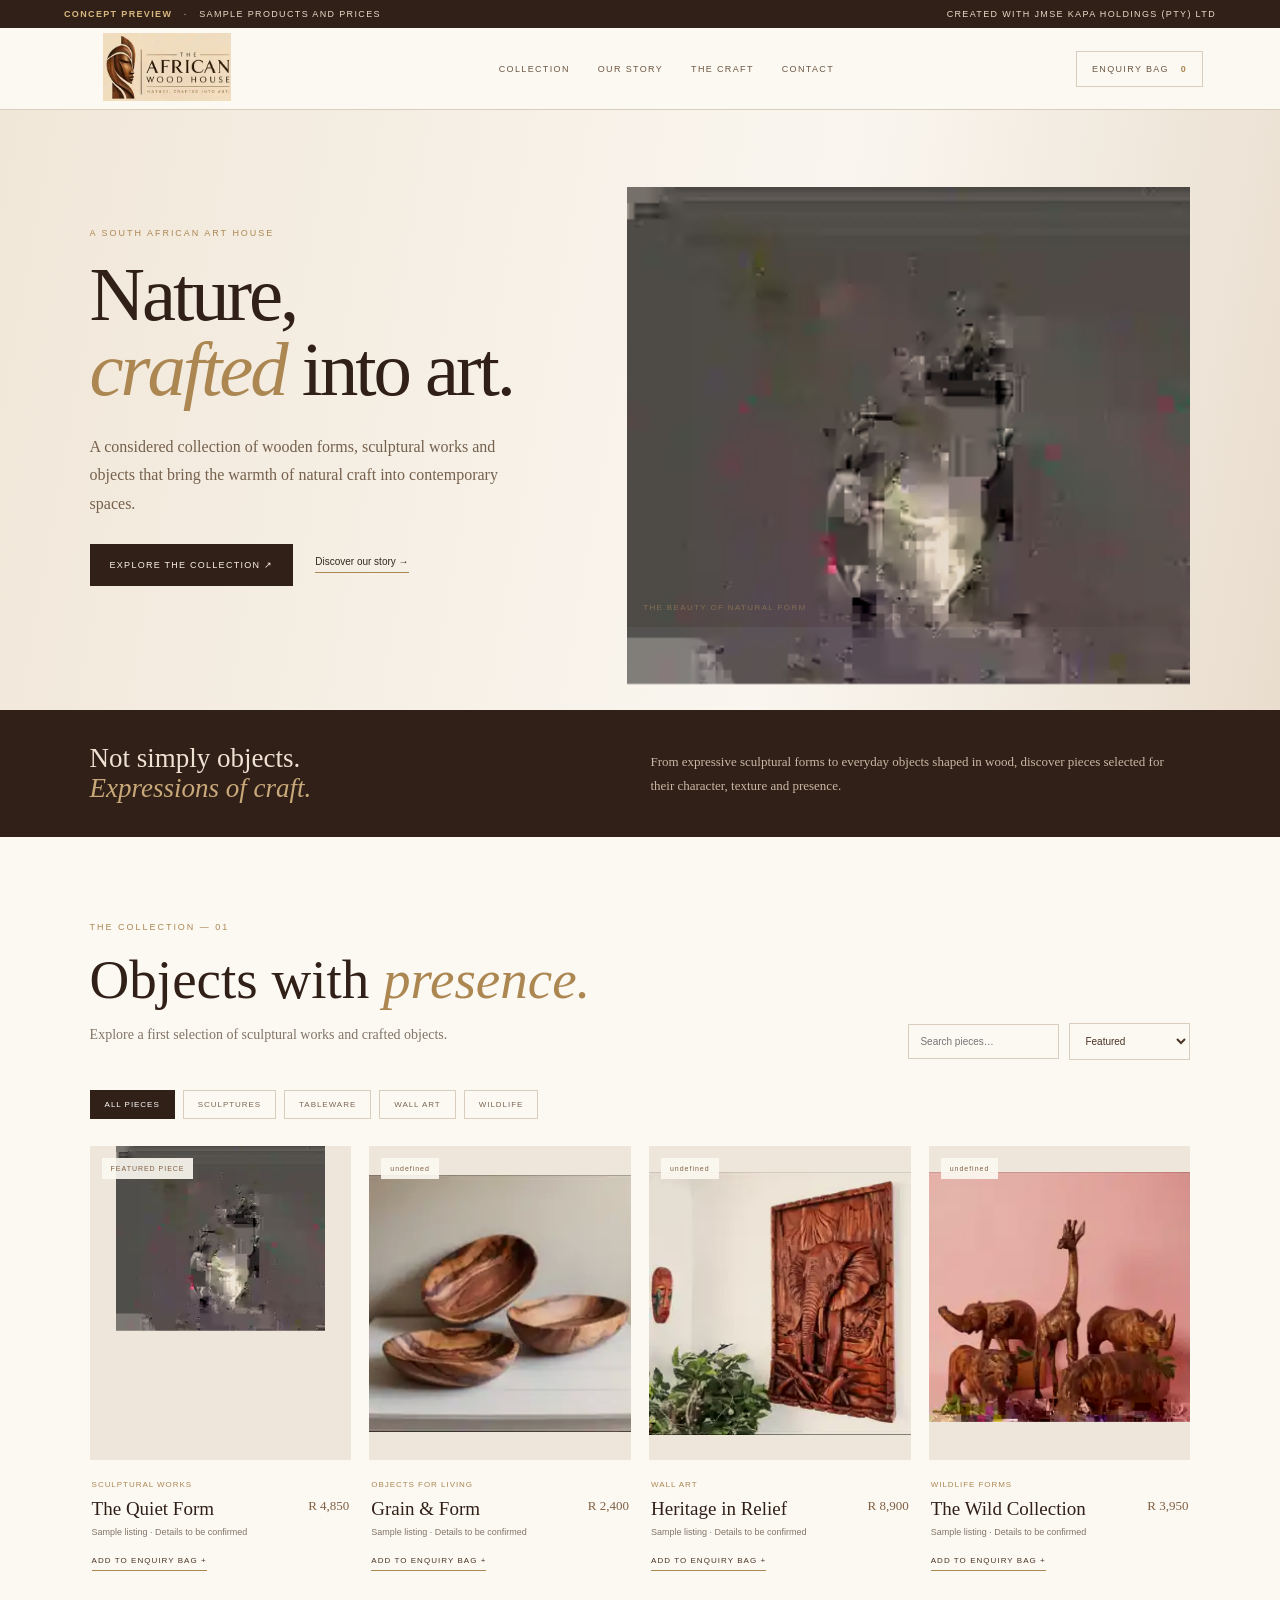
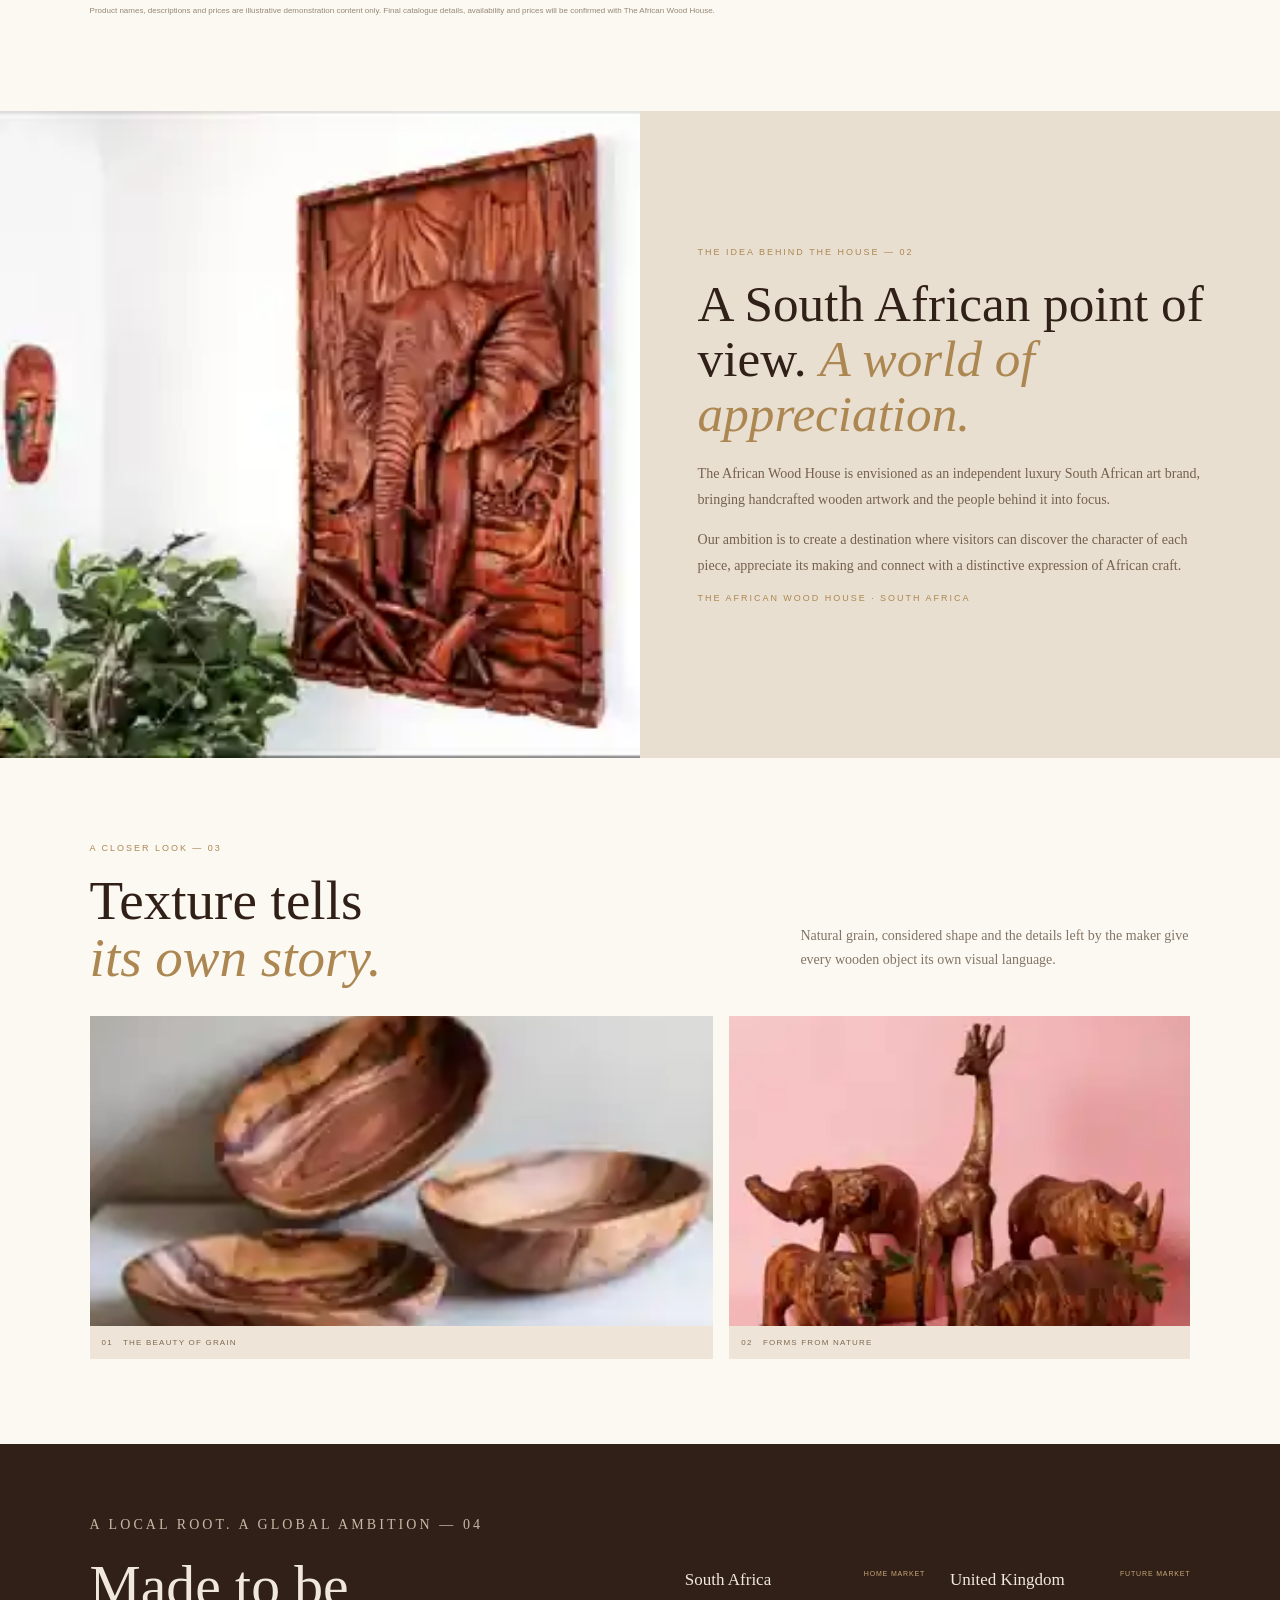
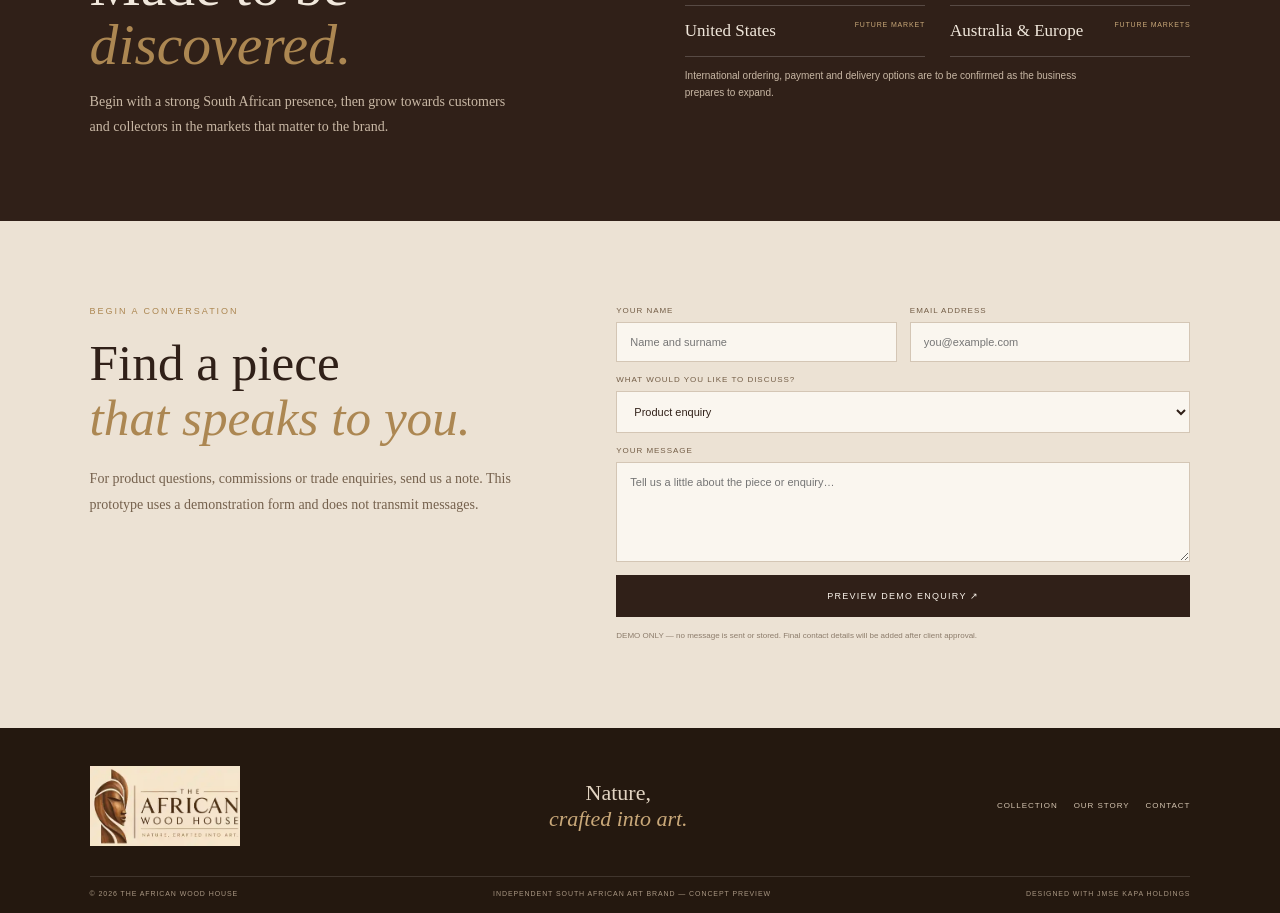
==== african-wood-house/index.html @ 8b956932 "Add African Wood House client website prototype to portfolio" ====
<!doctype html>
<html lang="en-ZA">
<head>
<meta charset="utf-8"><meta name="viewport" content="width=device-width,initial-scale=1">
<meta name="theme-color" content="#f4eee4">
<meta name="description" content="The African Wood House — a South African luxury art-house concept celebrating handcrafted wooden artwork.">
<title>The African Wood House | Nature, crafted into art</title>
<style>
:root{--ch:#302018;--br:#4a3425;--wood:#806044;--gold:#ac8752;--cream:#f5efe5;--ivory:#fcf9f3;--beige:#e9ddce;--ink:#342920;--muted:#827466;--line:#d9cdbd;--serif:Georgia,serif;--sans:Arial,sans-serif}
*{box-sizing:border-box}html{scroll-behavior:smooth}body{margin:0;background:var(--ivory);color:var(--ink);font-family:var(--sans)}a{color:inherit;text-decoration:none}button,input,textarea,select{font:inherit}.notice{padding:9px 5vw;background:var(--ch);color:#e9dbc8;font-size:9px;letter-spacing:.15em;text-transform:uppercase;display:flex;justify-content:space-between}.notice b{color:#d7b77f}.head{height:82px;padding:0 6vw;display:flex;align-items:center;justify-content:space-between;gap:20px;background:var(--ivory);position:sticky;top:0;z-index:10;border-bottom:1px solid var(--line)}.logo{width:180px;height:68px;object-fit:contain;mix-blend-mode:multiply}.nav{display:flex;gap:28px}.nav a,.bag{border:0;background:none;color:#6d5843;font-size:9px;letter-spacing:.15em;text-transform:uppercase;cursor:pointer}.bag{border:1px solid var(--line);padding:12px 15px}.bag strong{color:var(--gold);margin-left:8px}.menu{display:none;border:1px solid var(--line);background:none;padding:10px;color:var(--ch)}.hero{padding:70px 7vw 76px;min-height:600px;display:grid;grid-template-columns:.9fr 1.1fr;align-items:center;gap:6vw;background:linear-gradient(100deg,#f1e7d9,#faf6ef 62%,#e9ddce);position:relative}.eyebrow{margin:0 0 19px;color:var(--gold);font-size:9px;letter-spacing:.22em;text-transform:uppercase}.hero h1{margin:0;color:var(--ch);font:normal clamp(50px,6vw,82px)/.98 var(--serif);letter-spacing:-.04em}.hero h1 em,.title em,.story h2 em,.global h2 em,.contact h2 em{color:var(--gold);font-style:italic}.hero-copy>p:not(.eyebrow){max-width:430px;font:16px/1.8 var(--serif);color:#75614d;margin:25px 0}.actions{display:flex;align-items:center;gap:22px;flex-wrap:wrap}.primary{border:1px solid var(--ch);background:var(--ch);color:#f8f1e8;padding:15px 19px;font-size:9px;letter-spacing:.14em;text-transform:uppercase;cursor:pointer}.primary:hover{background:var(--gold);border-color:var(--gold)}.link{font-size:10px;border-bottom:1px solid var(--gold);padding-bottom:5px}.hero-art{height:440px;background:#e6dbcd;display:grid;place-items:center;position:relative}.hero-art img{width:100%;height:100%;object-fit:contain;mix-blend-mode:multiply}.hero-art span{position:absolute;bottom:15px;left:16px;color:#846e55;font-size:8px;letter-spacing:.17em}.strap{padding:34px 7vw;background:var(--ch);color:#eee2d3;display:flex;justify-content:space-between;gap:35px;align-items:center}.strap h2{font:normal 27px/1.1 var(--serif);margin:0}.strap h2 em{color:#c9a879}.strap p{max-width:540px;font:13px/1.8 var(--serif);color:#c9b8a5;margin:0}.section{padding:85px 7vw}.section-head{display:flex;justify-content:space-between;align-items:end;gap:25px;margin-bottom:30px}.title{font:normal clamp(37px,4.3vw,56px)/1.04 var(--serif);margin:0;color:var(--ch)}.lede{max-width:390px;color:var(--muted);font:14px/1.7 var(--serif)}.tools{display:flex;gap:10px;align-items:center}.tools input,.tools select{background:transparent;border:1px solid var(--line);padding:11px;color:var(--br);font-size:10px;max-width:170px}.filters{display:flex;gap:8px;flex-wrap:wrap;margin-bottom:27px}.filter{background:transparent;border:1px solid var(--line);color:#7a6753;padding:9px 14px;font-size:8px;letter-spacing:.12em;text-transform:uppercase;cursor:pointer}.filter.active,.filter:hover{background:var(--ch);color:#fff;border-color:var(--ch)}.grid{display:grid;grid-template-columns:repeat(4,minmax(0,1fr));gap:18px}.card{min-width:0}.visual{aspect-ratio:4/4.8;background:#eee6da;position:relative;overflow:hidden;cursor:pointer}.visual img{width:100%;height:100%;object-fit:contain;mix-blend-mode:multiply;transition:transform .5s}.card:hover .visual img{transform:scale(1.04)}.tag{position:absolute;top:12px;left:12px;background:#fcf9f1e8;padding:7px 9px;color:var(--wood);font-size:7px;letter-spacing:.14em}.details{padding:13px 2px}.category{color:var(--gold);font-size:8px;letter-spacing:.12em;text-transform:uppercase}.prodrow{display:flex;justify-content:space-between;gap:8px;margin:7px 0}.prodrow h3{margin:0;font:normal 19px var(--serif);color:var(--ch)}.price{font:13px var(--serif);white-space:nowrap;color:var(--wood)}.details p{font-size:9px;color:var(--muted);margin:0 0 12px}.add{border:0;border-bottom:1px solid var(--gold);background:none;padding:0 0 5px;color:var(--br);font-size:8px;letter-spacing:.13em;text-transform:uppercase;cursor:pointer}.disclaimer{font-size:8px;line-height:1.7;color:#958776;margin-top:20px}.story{display:grid;grid-template-columns:1fr 1fr;background:#e9dfd1}.story-img{min-height:480px;background:#e4d8c8}.story-img img{width:100%;height:100%;object-fit:cover}.story-copy{align-self:center;padding:65px 9%}.story h2,.contact h2{font:normal clamp(36px,4vw,53px)/1.08 var(--serif);margin:0 0 20px;color:var(--ch)}.story-copy p:not(.eyebrow),.contact-copy p:not(.eyebrow){font:14px/1.85 var(--serif);color:#75614d}.craft{background:var(--ivory)}.craft-grid{display:grid;grid-template-columns:1.15fr .85fr;gap:16px}.craft-grid figure{margin:0;background:#eee5d8}.craft-grid img{width:100%;height:310px;object-fit:cover;display:block}.craft-grid figcaption{padding:12px;color:#81694f;font-size:8px;letter-spacing:.15em}.global{padding:68px 7vw;background:var(--ch);color:#f1e8dc;display:grid;grid-template-columns:1fr 1fr;gap:7vw}.global h2{font:normal clamp(40px,4.5vw,59px)/1.03 var(--serif);margin:0}.global p{color:#c9b8a5;font:14px/1.8 var(--serif);max-width:430px}.markets{display:grid;grid-template-columns:1fr 1fr;gap:0 25px;align-content:center}.market{padding:15px 0;border-bottom:1px solid #ffffff30;display:flex;justify-content:space-between;gap:10px}.market b{font:normal 17px var(--serif)}.market small{font-size:7px;letter-spacing:.12em;color:#c9a879}.markets p{grid-column:1/-1;font:10px/1.7 var(--sans)}.contact{display:grid;grid-template-columns:.85fr 1.15fr;gap:8vw;background:#ece2d4}.form{display:grid;gap:13px}.formrow{display:grid;grid-template-columns:1fr 1fr;gap:13px}.form label{display:grid;gap:7px;color:#735d46;font-size:8px;letter-spacing:.12em;text-transform:uppercase}.form input,.form textarea,.form select{border:1px solid #d4c6b5;background:#faf6ef;color:var(--ch);padding:13px;font-size:11px;letter-spacing:normal;text-transform:none}.form textarea{min-height:100px;resize:vertical}.form small{font-size:8px;color:#8c7c6b;line-height:1.6}.footer{padding:30px 7vw 16px;background:#24180f;color:#e2d4c2}.foot-top{display:flex;align-items:center;justify-content:space-between;gap:25px}.foot-top img{width:150px;background:#f4eadb;mix-blend-mode:screen}.foot-top p{font:22px var(--serif);text-align:center}.foot-top em{color:#c9a879}.foot-links{display:flex;gap:16px}.foot-links a{font-size:8px;letter-spacing:.12em;text-transform:uppercase;color:#d5c5b1}.foot-bottom{border-top:1px solid #ffffff20;margin-top:22px;padding-top:13px;color:#a99783;font-size:7px;letter-spacing:.13em;display:flex;justify-content:space-between;gap:10px}.overlay{position:fixed;inset:0;background:#21170f99;z-index:20}.overlay[hidden]{display:none}.drawer{position:fixed;right:0;top:0;bottom:0;z-index:21;width:min(390px,100%);background:var(--ivory);padding:24px;transform:translateX(105%);transition:transform .25s;display:flex;flex-direction:column}.drawer.open{transform:translateX(0)}.drawer-head{display:flex;justify-content:space-between;align-items:center;border-bottom:1px solid var(--line);padding-bottom:13px}.drawer h3{font:24px var(--serif);margin:0}.close{border:0;background:none;font-size:26px;cursor:pointer;color:var(--ch)}.items{overflow:auto;flex:1}.item{display:grid;grid-template-columns:60px 1fr auto;gap:11px;padding:13px 0;border-bottom:1px solid var(--line)}.item img{width:60px;height:70px;object-fit:contain;background:#eee6da;mix-blend-mode:multiply}.item h4{font:16px var(--serif);margin:3px 0}.item p{font-size:9px;color:var(--muted)}.item button{background:none;border:0;color:var(--gold);text-decoration:underline;font-size:8px;cursor:pointer}.drawer-note{font-size:9px;line-height:1.6;color:var(--muted)}.dialog{border:0;padding:0;width:min(760px,92vw);background:var(--ivory);color:var(--ink)}.dialog::backdrop{background:#22170f99}.dialog-inner{display:grid;grid-template-columns:1fr 1fr;min-height:350px}.dialog-image{background:#eee6da}.dialog-image img{width:100%;height:100%;object-fit:contain;mix-blend-mode:multiply}.dialog-copy{align-self:center;padding:38px}.dialog-copy h3{font:32px var(--serif);color:var(--ch);margin:8px 0}.dialog-copy p{font:12px/1.8 var(--serif);color:#75614d}.toast{position:fixed;bottom:22px;left:50%;transform:translate(-50%,15px);opacity:0;background:var(--ch);color:#fff;padding:12px 17px;font-size:9px;z-index:30;transition:.2s}.toast.show{opacity:1;transform:translate(-50%,0)}
@media(max-width:900px){.hero{gap:3vw}.hero-art{height:380px}.grid{grid-template-columns:repeat(2,1fr)}.strap{align-items:start;flex-direction:column}.story-copy{padding:45px 7%}}
@media(max-width:650px){.notice{font-size:7px}.notice span:last-child{display:none}.head{height:68px;padding:0 17px}.logo{width:130px;height:56px}.menu{display:block}.nav{display:none;position:absolute;top:67px;left:0;right:0;padding:18px;background:var(--ivory);border-bottom:1px solid var(--line);flex-direction:column}.nav.open{display:flex}.bag{padding:10px}.hero{display:flex;flex-direction:column;align-items:stretch;padding:45px 22px 55px;gap:30px}.hero h1{font-size:56px}.hero-art{height:320px;width:90%;margin:auto}.strap{padding:28px 22px}.section{padding:62px 22px}.section-head{display:block}.tools{margin-top:14px;justify-content:space-between}.grid{gap:16px 10px}.prodrow h3{font-size:16px}.price{font-size:10px}.story{grid-template-columns:1fr}.story-img{height:320px;min-height:320px}.story-copy{padding:42px 23px}.craft-grid{grid-template-columns:1fr}.craft-grid img{height:255px}.global{padding:52px 23px;grid-template-columns:1fr;gap:22px}.global h2{font-size:44px}.market b{font-size:14px}.market small{font-size:5px}.contact{padding:53px 23px;grid-template-columns:1fr;gap:25px}.formrow{grid-template-columns:1fr}.foot-top{display:grid;grid-template-columns:1fr 1fr}.foot-top img{width:128px}.foot-top p{font-size:17px;text-align:right}.foot-links{grid-column:1/-1;flex-wrap:wrap}.foot-bottom{flex-direction:column}.dialog-inner{grid-template-columns:1fr}.dialog-image{height:240px}.dialog-copy{padding:24px}}
@media(prefers-reduced-motion:reduce){*,*::before,*::after{scroll-behavior:auto!important;transition:none!important}}
</style>
</head>
<body>
<div class="notice"><span><b>CONCEPT PREVIEW</b> &nbsp; · &nbsp; Sample products and prices</span><span>Created with JMSE KAPA HOLDINGS (PTY) LTD</span></div>
<header class="head"><button class="menu" id="menu">MENU</button><a href="#top"><img class="logo" id="logo" alt="The African Wood House — Nature, crafted into art"></a><nav class="nav" id="nav"><a href="#collection">Collection</a><a href="#story">Our story</a><a href="#craft">The craft</a><a href="#contact">Contact</a></nav><button class="bag" id="bag">Enquiry bag <strong id="count">0</strong></button></header>
<main id="top">
<section class="hero"><div class="hero-copy"><p class="eyebrow">A SOUTH AFRICAN ART HOUSE</p><h1>Nature,<br><em>crafted</em> into art.</h1><p>A considered collection of wooden forms, sculptural works and objects that bring the warmth of natural craft into contemporary spaces.</p><div class="actions"><a class="primary" href="#collection">Explore the collection ↗</a><a class="link" href="#story">Discover our story →</a></div></div><div class="hero-art"><img id="heroImage" alt="Sculptural wooden portrait bust"><span>THE BEAUTY OF NATURAL FORM</span></div></section>
<section class="strap"><h2>Not simply objects.<br><em>Expressions of craft.</em></h2><p>From expressive sculptural forms to everyday objects shaped in wood, discover pieces selected for their character, texture and presence.</p></section>
<section class="section" id="collection"><div class="section-head"><div><p class="eyebrow">THE COLLECTION — 01</p><h2 class="title">Objects with <em>presence.</em></h2><p class="lede">Explore a first selection of sculptural works and crafted objects.</p></div><div class="tools"><input id="search" type="search" placeholder="Search pieces…" aria-label="Search collection"><select id="sort" aria-label="Sort products"><option value="featured">Featured</option><option value="low">Price: low to high</option><option value="high">Price: high to low</option><option value="name">Name A–Z</option></select></div></div><div class="filters"><button class="filter active" data-filter="all">All pieces</button><button class="filter" data-filter="sculpture">Sculptures</button><button class="filter" data-filter="tableware">Tableware</button><button class="filter" data-filter="wall">Wall art</button><button class="filter" data-filter="wildlife">Wildlife</button></div><div class="grid" id="grid"></div><p class="disclaimer">Product names, descriptions and prices are illustrative demonstration content only. Final catalogue details, availability and prices will be confirmed with The African Wood House.</p></section>
<section class="story" id="story"><div class="story-img"><img id="elephant" alt="Carved elephant wooden wall artwork"></div><div class="story-copy"><p class="eyebrow">THE IDEA BEHIND THE HOUSE — 02</p><h2>A South African point of view. <em>A world of appreciation.</em></h2><p>The African Wood House is envisioned as an independent luxury South African art brand, bringing handcrafted wooden artwork and the people behind it into focus.</p><p>Our ambition is to create a destination where visitors can discover the character of each piece, appreciate its making and connect with a distinctive expression of African craft.</p><p class="eyebrow">THE AFRICAN WOOD HOUSE · SOUTH AFRICA</p></div></section>
<section class="section craft" id="craft"><div class="section-head"><div><p class="eyebrow">A CLOSER LOOK — 03</p><h2 class="title">Texture tells<br><em>its own story.</em></h2></div><p class="lede">Natural grain, considered shape and the details left by the maker give every wooden object its own visual language.</p></div><div class="craft-grid"><figure><img id="bowls" alt="Handcrafted wooden bowls showing natural grain"><figcaption>01 &nbsp; THE BEAUTY OF GRAIN</figcaption></figure><figure><img id="wildlife" alt="Carved wooden wildlife figures"><figcaption>02 &nbsp; FORMS FROM NATURE</figcaption></figure></div></section>
<section class="global"><div><p class="eyebrow">A LOCAL ROOT. A GLOBAL AMBITION — 04</p><h2>Made to be<br><em>discovered.</em></h2><p>Begin with a strong South African presence, then grow towards customers and collectors in the markets that matter to the brand.</p></div><div class="markets"><div class="market"><b>South Africa</b><small>HOME MARKET</small></div><div class="market"><b>United Kingdom</b><small>FUTURE MARKET</small></div><div class="market"><b>United States</b><small>FUTURE MARKET</small></div><div class="market"><b>Australia & Europe</b><small>FUTURE MARKETS</small></div><p>International ordering, payment and delivery options are to be confirmed as the business prepares to expand.</p></div></section>
<section class="section contact" id="contact"><div class="contact-copy"><p class="eyebrow">BEGIN A CONVERSATION</p><h2>Find a piece<br><em>that speaks to you.</em></h2><p>For product questions, commissions or trade enquiries, send us a note. This prototype uses a demonstration form and does not transmit messages.</p></div><form class="form" id="form"><div class="formrow"><label>Your name<input name="name" required placeholder="Name and surname"></label><label>Email address<input name="email" type="email" required placeholder="you@example.com"></label></div><label>What would you like to discuss?<select><option>Product enquiry</option><option>Custom commission</option><option>Trade / wholesale enquiry</option><option>General question</option></select></label><label>Your message<textarea placeholder="Tell us a little about the piece or enquiry…"></textarea></label><button class="primary">Preview demo enquiry ↗</button><small>DEMO ONLY — no message is sent or stored. Final contact details will be added after client approval.</small></form></section>
</main>
<footer class="footer"><div class="foot-top"><img id="footerLogo" alt="The African Wood House"><p>Nature,<br><em>crafted into art.</em></p><div class="foot-links"><a href="#collection">Collection</a><a href="#story">Our story</a><a href="#contact">Contact</a></div></div><div class="foot-bottom"><span>© <span id="year"></span> THE AFRICAN WOOD HOUSE</span><span>INDEPENDENT SOUTH AFRICAN ART BRAND — CONCEPT PREVIEW</span><span>DESIGNED WITH JMSE KAPA HOLDINGS</span></div></footer>
<div class="overlay" id="overlay" hidden></div><aside class="drawer" id="drawer"><div class="drawer-head"><div><p class="eyebrow">YOUR SELECTION</p><h3>Enquiry bag</h3></div><button class="close" id="closeBag">×</button></div><div class="items" id="items"></div><p class="drawer-note">No payment is taken in this concept preview. Your selection is for discussion only.</p><button class="primary" id="finish">Continue to enquiry</button></aside>
<dialog class="dialog" id="dialog"><button class="close" id="closeDialog" style="position:absolute;right:14px;top:8px">×</button><div class="dialog-inner" id="dialogInner"></div></dialog><div class="toast" id="toast" role="status"></div>
<script>
"use strict";
const pics={
logo:"[data-uri]",
bust:"[data-uri]",
};
const products=[
{id:"bust",name:"The Quiet Form",cat:"sculpture",label:"Sculptural works",price:4850,image:pics.bust,tag:"FEATURED PIECE",desc:"A poised sculptural portrait with a distinctive silhouette and a warm, deep-toned finish. A sample signature artwork listing."},
{id:"bowls",name:"Grain & Form",cat:"tableware",label:"Objects for living",price:2400,image:"[data-uri]"},
{id:"relief",name:"Heritage in Relief",cat:"wall",label:"Wall art",price:8900,image:"[data-uri]"},
{id:"wild",name:"The Wild Collection",cat:"wildlife",label:"Wildlife forms",price:3950,image:"[data-uri]"},
];
const state={filter:"all",search:"",sort:"featured",bag:[]};
const el=id=>document.getElementById(id),money=n=>"R "+n.toLocaleString("en-ZA");
const safe=s=>String(s).replace(/[&<>"']/g,function(c){return {"&":"&amp;","<":"&lt;",">":"&gt;",'"':"&quot;","'":"&#39;"}[c];});
["logo","footerLogo"].forEach(id=>el(id).src=pics.logo);el("heroImage").src=pics.bust;el("elephant").src=products[2].image;el("bowls").src=products[1].image;el("wildlife").src=products[3].image;el("year").textContent=new Date().getFullYear();
function list(){var a=products.filter(function(p){return(state.filter==="all"||p.cat===state.filter)&&(p.name+" "+p.label).toLowerCase().indexOf(state.search)>=0;});if(state.sort==="low")a.sort((x,y)=>x.price-y.price);if(state.sort==="high")a.sort((x,y)=>y.price-x.price);if(state.sort==="name")a.sort((x,y)=>x.name.localeCompare(y.name));return a;}
function render(){el("grid").innerHTML=list().map(function(p){return '<article class="card"><div class="visual" data-view="'+p.id+'" role="button" tabindex="0"><img src="'+p.image+'" alt="'+safe(p.name)+' sample artwork"><span class="tag">'+p.tag+'</span></div><div class="details"><span class="category">'+p.label+'</span><div class="prodrow"><h3>'+safe(p.name)+'</h3><span class="price">'+money(p.price)+'</span></div><p>Sample listing · Details to be confirmed</p><button class="add" data-add="'+p.id+'">Add to enquiry bag +</button></div></article>';}).join("");}
function toast(s){el("toast").textContent=s;el("toast").classList.add("show");clearTimeout(toast.t);toast.t=setTimeout(()=>el("toast").classList.remove("show"),2200);}
function updateBag(){el("count").textContent=state.bag.reduce((n,x)=>n+x.qty,0);el("items").innerHTML=state.bag.length?state.bag.map(function(x){var p=products.find(y=>y.id===x.id);return '<div class="item"><img src="'+p.image+'" alt=""><div><h4>'+safe(p.name)+'</h4><p>'+x.qty+' selected · '+money(p.price)+'</p><button data-remove="'+p.id+'">Remove</button></div><strong>'+money(p.price*x.qty)+'</strong></div>';}).join(""):'<p style="padding:35px;text-align:center;color:#897967;font:italic 17px Georgia">Your enquiry bag is empty.</p>';}
function add(id){var x=state.bag.find(p=>p.id===id);if(x)x.qty++;else state.bag.push({id:id,qty:1});updateBag();toast("Added to your enquiry bag.");}
function view(id){var p=products.find(x=>x.id===id);el("dialogInner").innerHTML='<div class="dialog-image"><img src="'+p.image+'" alt="'+safe(p.name)+'"></div><div class="dialog-copy"><p class="eyebrow">'+p.label+' · '+p.tag+'</p><h3>'+safe(p.name)+'</h3><p><b>'+money(p.price)+'</b> · SAMPLE PRICE</p><p>'+p.desc+'</p><p>Wood type, dimensions, availability and final pricing are subject to confirmation.</p><button class="primary" data-add="'+p.id+'">Add to enquiry bag +</button></div>';el("dialog").showModal();}
function openBag(){updateBag();el("overlay").hidden=false;el("drawer").classList.add("open");}
function closeBag(){el("drawer").classList.remove("open");el("overlay").hidden=true;}
document.querySelectorAll("[data-filter]").forEach(function(b){b.addEventListener("click",function(){document.querySelectorAll("[data-filter]").forEach(x=>x.classList.remove("active"));b.classList.add("active");state.filter=b.dataset.filter;render();});});
el("grid").addEventListener("click",function(e){var a=e.target.closest("[data-add]"),v=e.target.closest("[data-view]");if(a)add(a.dataset.add);else if(v)view(v.dataset.view);});
el("grid").addEventListener("keydown",function(e){if((e.key==="Enter"||e.key===" ")&&e.target.dataset.view){e.preventDefault();view(e.target.dataset.view);}});
el("sort").addEventListener("change",e=>{state.sort=e.target.value;render();});el("search").addEventListener("input",e=>{state.search=e.target.value.trim().toLowerCase();render();});
el("bag").addEventListener("click",openBag);el("closeBag").addEventListener("click",closeBag);el("overlay").addEventListener("click",closeBag);
el("items").addEventListener("click",function(e){var b=e.target.closest("[data-remove]");if(b){state.bag=state.bag.filter(x=>x.id!==b.dataset.remove);updateBag();}});
el("finish").addEventListener("click",()=>{closeBag();toast("Selection ready to discuss. Demo only — no enquiry sent.");});
el("closeDialog").addEventListener("click",()=>el("dialog").close());el("dialog").addEventListener("click",function(e){var b=e.target.closest("[data-add]");if(b){add(b.dataset.add);el("dialog").close();}});
el("form").addEventListener("submit",function(e){e.preventDefault();e.currentTarget.reset();toast("Demo only — no message was sent.");});
el("menu").addEventListener("click",function(){var open=el("nav").classList.toggle("open");el("menu").setAttribute("aria-expanded",String(open));});el("nav").querySelectorAll("a").forEach(a=>a.addEventListener("click",()=>el("nav").classList.remove("open")));
render();updateBag();
</script>
</body></html>
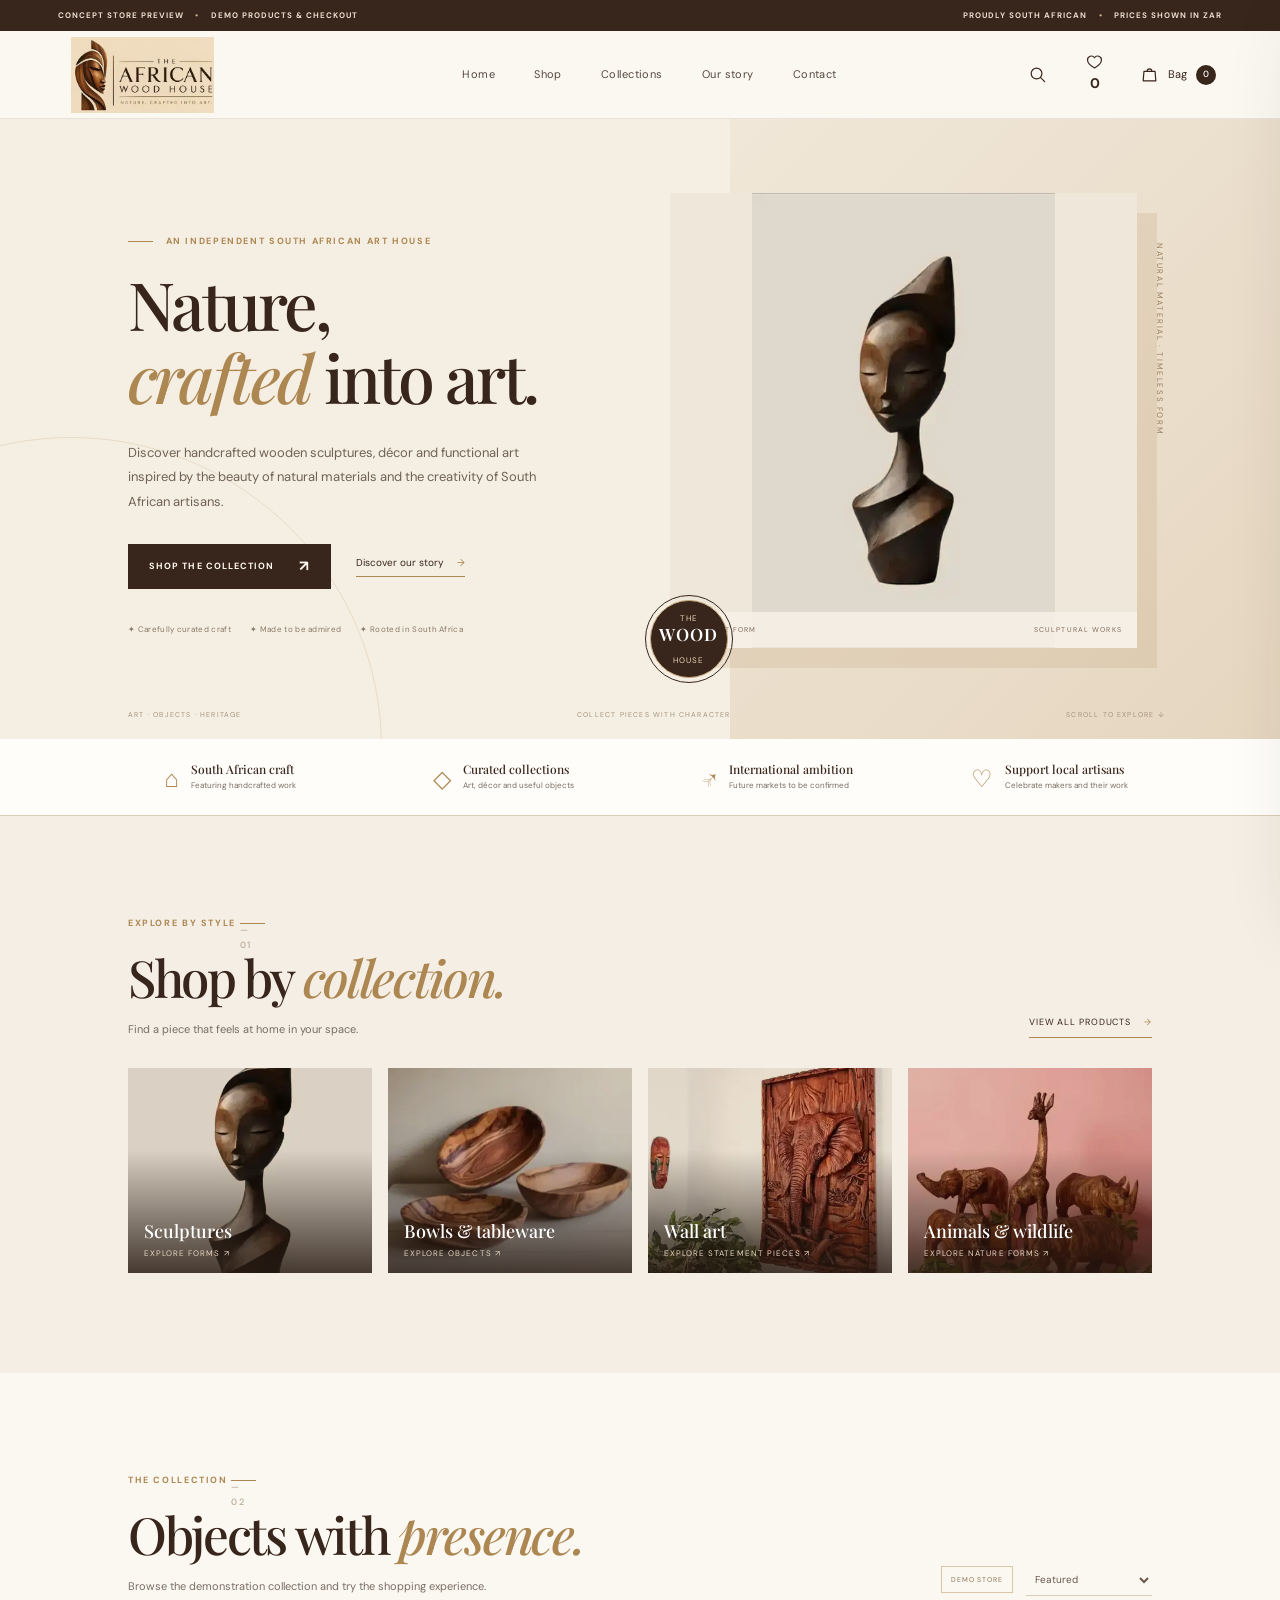
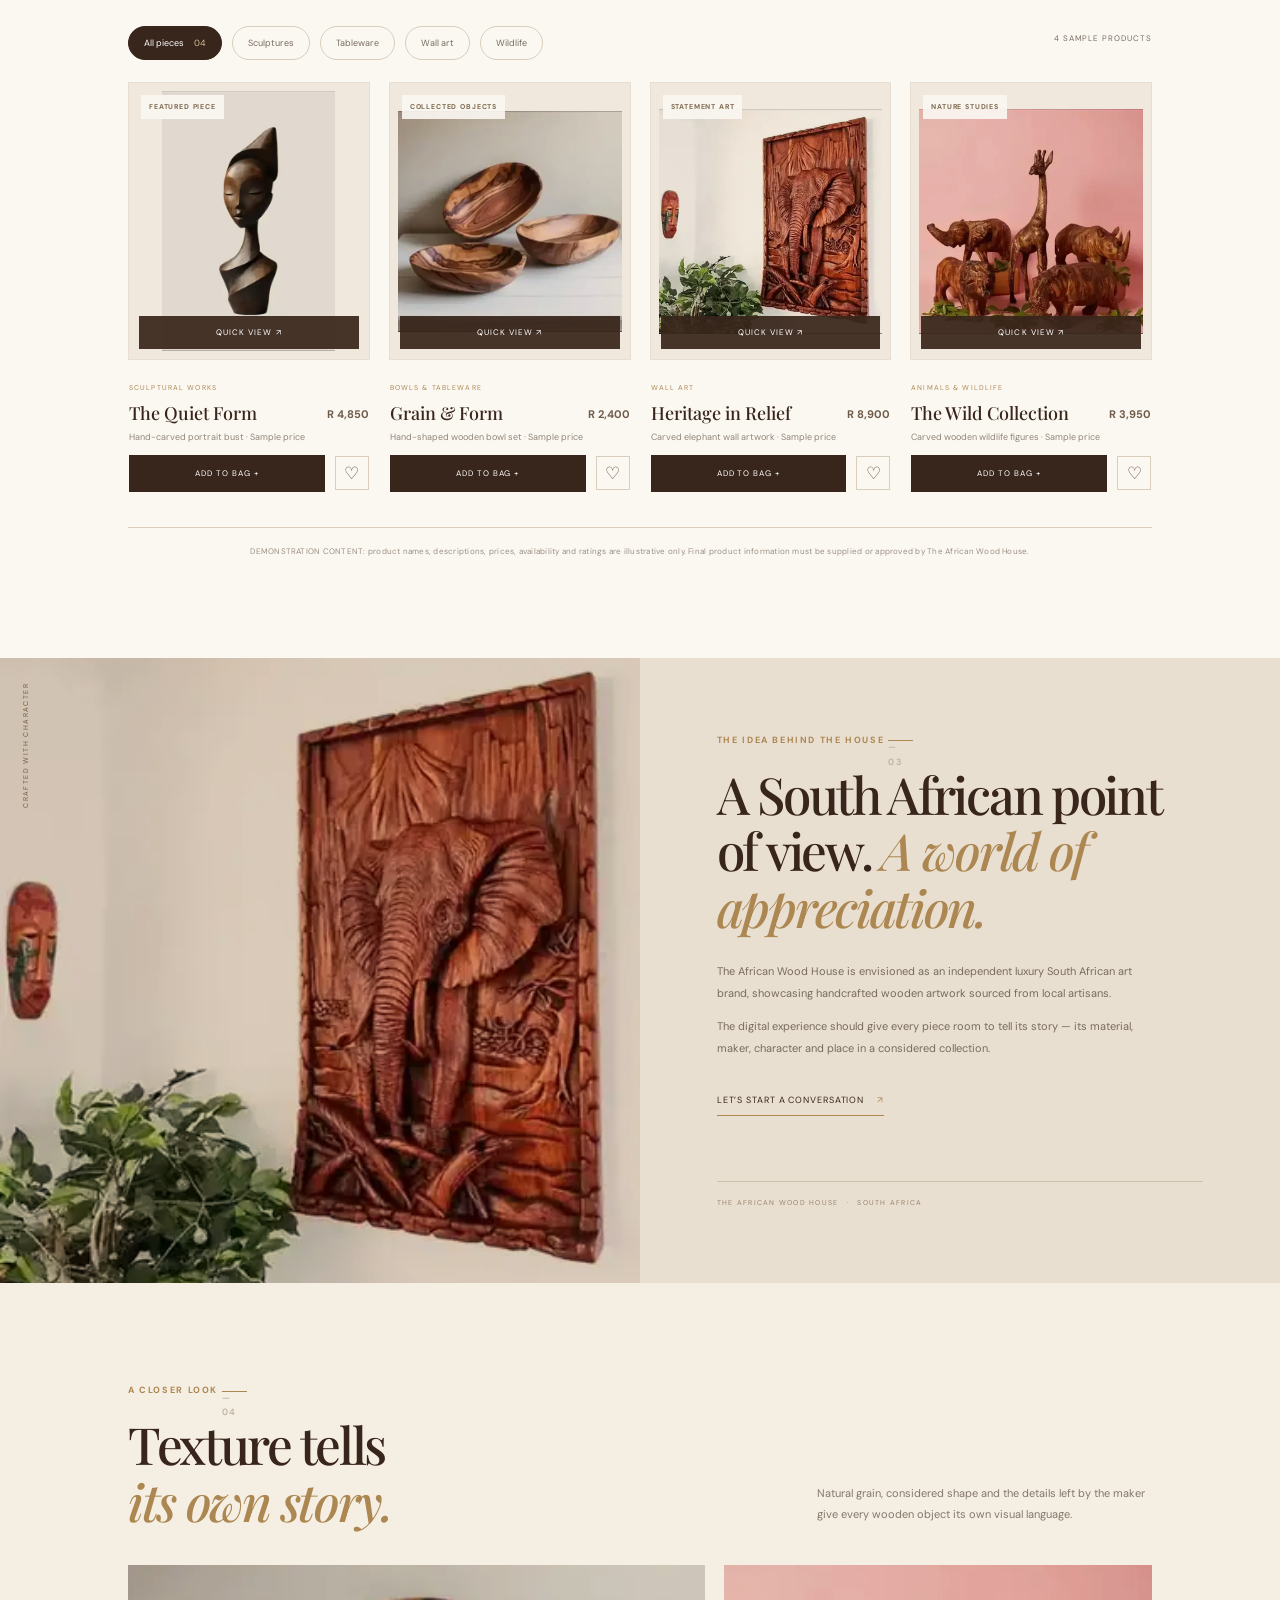
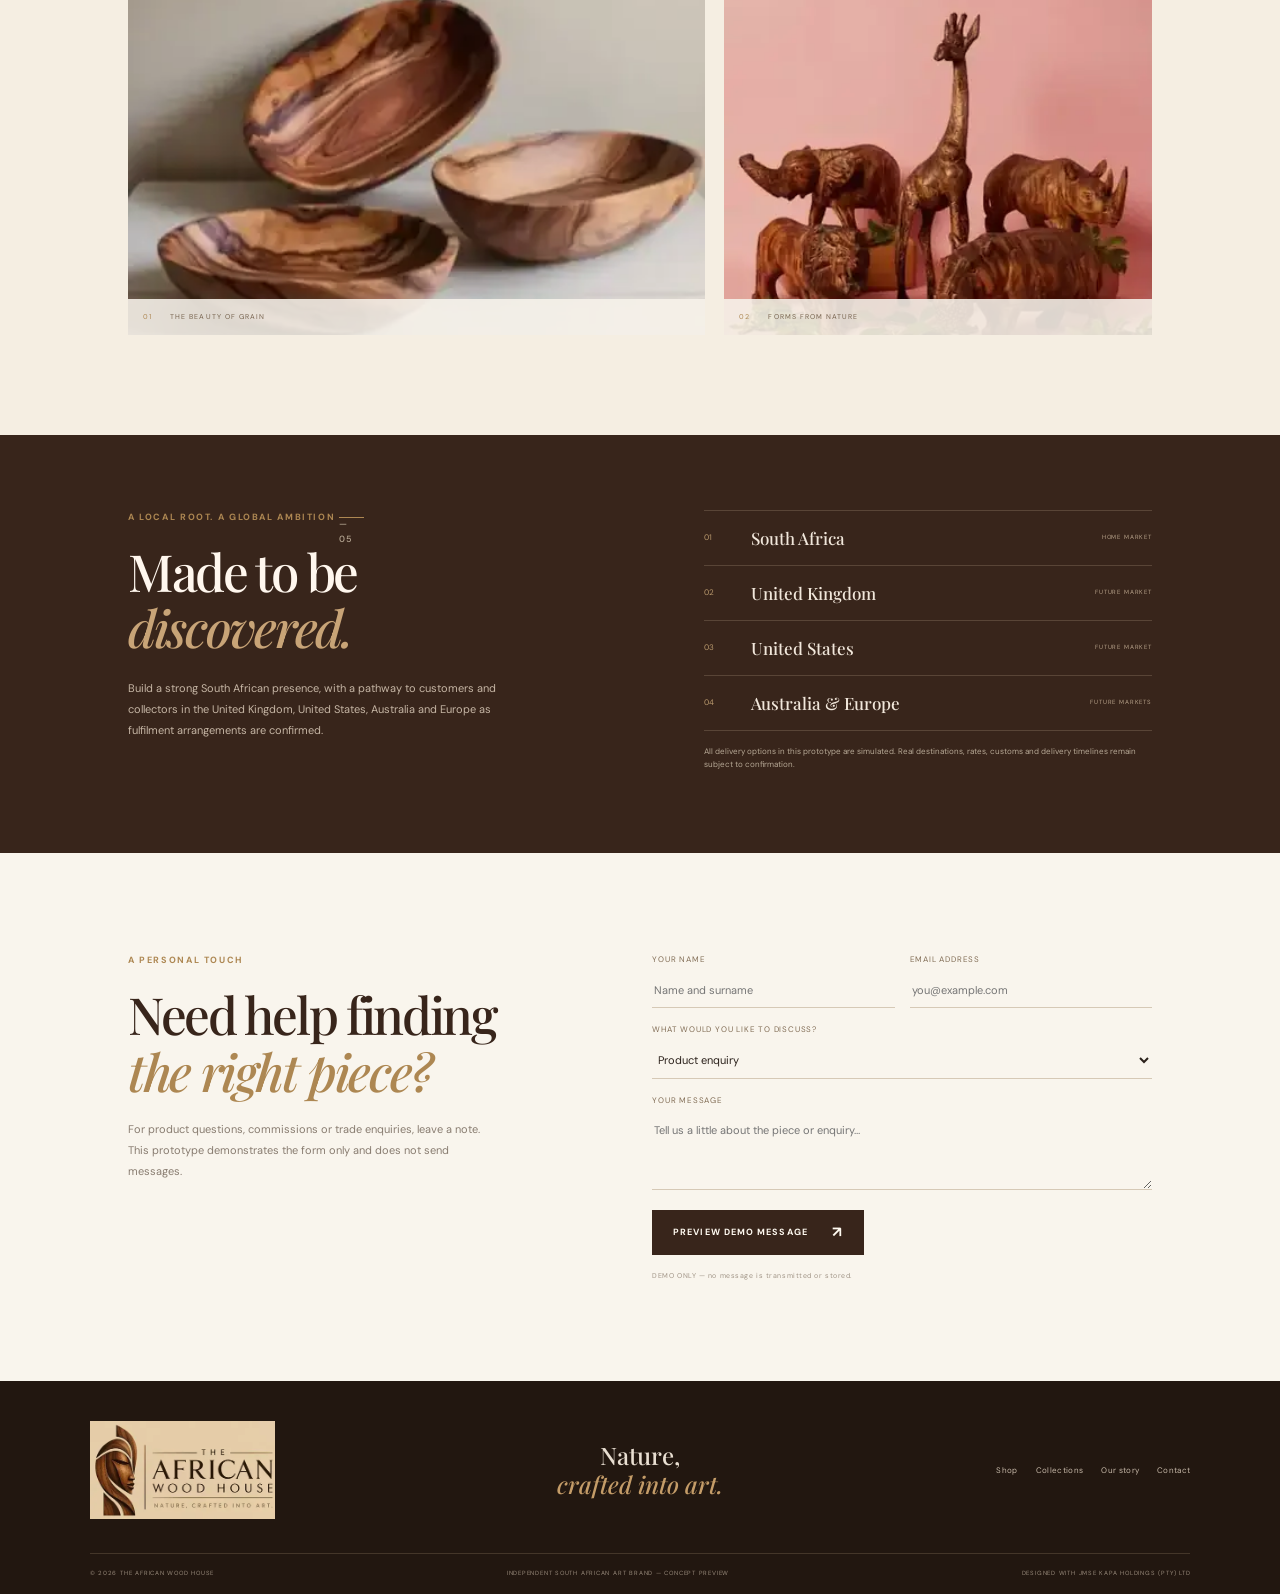
==== commit dae5e90d: "Upgrade African Wood House into a demo e-commerce storefront" ====
--- a/african-wood-house/index.html
+++ b/african-wood-house/index.html
@@ -1,67 +1,107 @@
 <!doctype html>
 <html lang="en-ZA">
 <head>
-<meta charset="utf-8"><meta name="viewport" content="width=device-width,initial-scale=1">
-<meta name="theme-color" content="#f4eee4">
-<meta name="description" content="The African Wood House — a South African luxury art-house concept celebrating handcrafted wooden artwork.">
-<title>The African Wood House | Nature, crafted into art</title>
-<style>
-:root{--ch:#302018;--br:#4a3425;--wood:#806044;--gold:#ac8752;--cream:#f5efe5;--ivory:#fcf9f3;--beige:#e9ddce;--ink:#342920;--muted:#827466;--line:#d9cdbd;--serif:Georgia,serif;--sans:Arial,sans-serif}
-*{box-sizing:border-box}html{scroll-behavior:smooth}body{margin:0;background:var(--ivory);color:var(--ink);font-family:var(--sans)}a{color:inherit;text-decoration:none}button,input,textarea,select{font:inherit}.notice{padding:9px 5vw;background:var(--ch);color:#e9dbc8;font-size:9px;letter-spacing:.15em;text-transform:uppercase;display:flex;justify-content:space-between}.notice b{color:#d7b77f}.head{height:82px;padding:0 6vw;display:flex;align-items:center;justify-content:space-between;gap:20px;background:var(--ivory);position:sticky;top:0;z-index:10;border-bottom:1px solid var(--line)}.logo{width:180px;height:68px;object-fit:contain;mix-blend-mode:multiply}.nav{display:flex;gap:28px}.nav a,.bag{border:0;background:none;color:#6d5843;font-size:9px;letter-spacing:.15em;text-transform:uppercase;cursor:pointer}.bag{border:1px solid var(--line);padding:12px 15px}.bag strong{color:var(--gold);margin-left:8px}.menu{display:none;border:1px solid var(--line);background:none;padding:10px;color:var(--ch)}.hero{padding:70px 7vw 76px;min-height:600px;display:grid;grid-template-columns:.9fr 1.1fr;align-items:center;gap:6vw;background:linear-gradient(100deg,#f1e7d9,#faf6ef 62%,#e9ddce);position:relative}.eyebrow{margin:0 0 19px;color:var(--gold);font-size:9px;letter-spacing:.22em;text-transform:uppercase}.hero h1{margin:0;color:var(--ch);font:normal clamp(50px,6vw,82px)/.98 var(--serif);letter-spacing:-.04em}.hero h1 em,.title em,.story h2 em,.global h2 em,.contact h2 em{color:var(--gold);font-style:italic}.hero-copy>p:not(.eyebrow){max-width:430px;font:16px/1.8 var(--serif);color:#75614d;margin:25px 0}.actions{display:flex;align-items:center;gap:22px;flex-wrap:wrap}.primary{border:1px solid var(--ch);background:var(--ch);color:#f8f1e8;padding:15px 19px;font-size:9px;letter-spacing:.14em;text-transform:uppercase;cursor:pointer}.primary:hover{background:var(--gold);border-color:var(--gold)}.link{font-size:10px;border-bottom:1px solid var(--gold);padding-bottom:5px}.hero-art{height:440px;background:#e6dbcd;display:grid;place-items:center;position:relative}.hero-art img{width:100%;height:100%;object-fit:contain;mix-blend-mode:multiply}.hero-art span{position:absolute;bottom:15px;left:16px;color:#846e55;font-size:8px;letter-spacing:.17em}.strap{padding:34px 7vw;background:var(--ch);color:#eee2d3;display:flex;justify-content:space-between;gap:35px;align-items:center}.strap h2{font:normal 27px/1.1 var(--serif);margin:0}.strap h2 em{color:#c9a879}.strap p{max-width:540px;font:13px/1.8 var(--serif);color:#c9b8a5;margin:0}.section{padding:85px 7vw}.section-head{display:flex;justify-content:space-between;align-items:end;gap:25px;margin-bottom:30px}.title{font:normal clamp(37px,4.3vw,56px)/1.04 var(--serif);margin:0;color:var(--ch)}.lede{max-width:390px;color:var(--muted);font:14px/1.7 var(--serif)}.tools{display:flex;gap:10px;align-items:center}.tools input,.tools select{background:transparent;border:1px solid var(--line);padding:11px;color:var(--br);font-size:10px;max-width:170px}.filters{display:flex;gap:8px;flex-wrap:wrap;margin-bottom:27px}.filter{background:transparent;border:1px solid var(--line);color:#7a6753;padding:9px 14px;font-size:8px;letter-spacing:.12em;text-transform:uppercase;cursor:pointer}.filter.active,.filter:hover{background:var(--ch);color:#fff;border-color:var(--ch)}.grid{display:grid;grid-template-columns:repeat(4,minmax(0,1fr));gap:18px}.card{min-width:0}.visual{aspect-ratio:4/4.8;background:#eee6da;position:relative;overflow:hidden;cursor:pointer}.visual img{width:100%;height:100%;object-fit:contain;mix-blend-mode:multiply;transition:transform .5s}.card:hover .visual img{transform:scale(1.04)}.tag{position:absolute;top:12px;left:12px;background:#fcf9f1e8;padding:7px 9px;color:var(--wood);font-size:7px;letter-spacing:.14em}.details{padding:13px 2px}.category{color:var(--gold);font-size:8px;letter-spacing:.12em;text-transform:uppercase}.prodrow{display:flex;justify-content:space-between;gap:8px;margin:7px 0}.prodrow h3{margin:0;font:normal 19px var(--serif);color:var(--ch)}.price{font:13px var(--serif);white-space:nowrap;color:var(--wood)}.details p{font-size:9px;color:var(--muted);margin:0 0 12px}.add{border:0;border-bottom:1px solid var(--gold);background:none;padding:0 0 5px;color:var(--br);font-size:8px;letter-spacing:.13em;text-transform:uppercase;cursor:pointer}.disclaimer{font-size:8px;line-height:1.7;color:#958776;margin-top:20px}.story{display:grid;grid-template-columns:1fr 1fr;background:#e9dfd1}.story-img{min-height:480px;background:#e4d8c8}.story-img img{width:100%;height:100%;object-fit:cover}.story-copy{align-self:center;padding:65px 9%}.story h2,.contact h2{font:normal clamp(36px,4vw,53px)/1.08 var(--serif);margin:0 0 20px;color:var(--ch)}.story-copy p:not(.eyebrow),.contact-copy p:not(.eyebrow){font:14px/1.85 var(--serif);color:#75614d}.craft{background:var(--ivory)}.craft-grid{display:grid;grid-template-columns:1.15fr .85fr;gap:16px}.craft-grid figure{margin:0;background:#eee5d8}.craft-grid img{width:100%;height:310px;object-fit:cover;display:block}.craft-grid figcaption{padding:12px;color:#81694f;font-size:8px;letter-spacing:.15em}.global{padding:68px 7vw;background:var(--ch);color:#f1e8dc;display:grid;grid-template-columns:1fr 1fr;gap:7vw}.global h2{font:normal clamp(40px,4.5vw,59px)/1.03 var(--serif);margin:0}.global p{color:#c9b8a5;font:14px/1.8 var(--serif);max-width:430px}.markets{display:grid;grid-template-columns:1fr 1fr;gap:0 25px;align-content:center}.market{padding:15px 0;border-bottom:1px solid #ffffff30;display:flex;justify-content:space-between;gap:10px}.market b{font:normal 17px var(--serif)}.market small{font-size:7px;letter-spacing:.12em;color:#c9a879}.markets p{grid-column:1/-1;font:10px/1.7 var(--sans)}.contact{display:grid;grid-template-columns:.85fr 1.15fr;gap:8vw;background:#ece2d4}.form{display:grid;gap:13px}.formrow{display:grid;grid-template-columns:1fr 1fr;gap:13px}.form label{display:grid;gap:7px;color:#735d46;font-size:8px;letter-spacing:.12em;text-transform:uppercase}.form input,.form textarea,.form select{border:1px solid #d4c6b5;background:#faf6ef;color:var(--ch);padding:13px;font-size:11px;letter-spacing:normal;text-transform:none}.form textarea{min-height:100px;resize:vertical}.form small{font-size:8px;color:#8c7c6b;line-height:1.6}.footer{padding:30px 7vw 16px;background:#24180f;color:#e2d4c2}.foot-top{display:flex;align-items:center;justify-content:space-between;gap:25px}.foot-top img{width:150px;background:#f4eadb;mix-blend-mode:screen}.foot-top p{font:22px var(--serif);text-align:center}.foot-top em{color:#c9a879}.foot-links{display:flex;gap:16px}.foot-links a{font-size:8px;letter-spacing:.12em;text-transform:uppercase;color:#d5c5b1}.foot-bottom{border-top:1px solid #ffffff20;margin-top:22px;padding-top:13px;color:#a99783;font-size:7px;letter-spacing:.13em;display:flex;justify-content:space-between;gap:10px}.overlay{position:fixed;inset:0;background:#21170f99;z-index:20}.overlay[hidden]{display:none}.drawer{position:fixed;right:0;top:0;bottom:0;z-index:21;width:min(390px,100%);background:var(--ivory);padding:24px;transform:translateX(105%);transition:transform .25s;display:flex;flex-direction:column}.drawer.open{transform:translateX(0)}.drawer-head{display:flex;justify-content:space-between;align-items:center;border-bottom:1px solid var(--line);padding-bottom:13px}.drawer h3{font:24px var(--serif);margin:0}.close{border:0;background:none;font-size:26px;cursor:pointer;color:var(--ch)}.items{overflow:auto;flex:1}.item{display:grid;grid-template-columns:60px 1fr auto;gap:11px;padding:13px 0;border-bottom:1px solid var(--line)}.item img{width:60px;height:70px;object-fit:contain;background:#eee6da;mix-blend-mode:multiply}.item h4{font:16px var(--serif);margin:3px 0}.item p{font-size:9px;color:var(--muted)}.item button{background:none;border:0;color:var(--gold);text-decoration:underline;font-size:8px;cursor:pointer}.drawer-note{font-size:9px;line-height:1.6;color:var(--muted)}.dialog{border:0;padding:0;width:min(760px,92vw);background:var(--ivory);color:var(--ink)}.dialog::backdrop{background:#22170f99}.dialog-inner{display:grid;grid-template-columns:1fr 1fr;min-height:350px}.dialog-image{background:#eee6da}.dialog-image img{width:100%;height:100%;object-fit:contain;mix-blend-mode:multiply}.dialog-copy{align-self:center;padding:38px}.dialog-copy h3{font:32px var(--serif);color:var(--ch);margin:8px 0}.dialog-copy p{font:12px/1.8 var(--serif);color:#75614d}.toast{position:fixed;bottom:22px;left:50%;transform:translate(-50%,15px);opacity:0;background:var(--ch);color:#fff;padding:12px 17px;font-size:9px;z-index:30;transition:.2s}.toast.show{opacity:1;transform:translate(-50%,0)}
-@media(max-width:900px){.hero{gap:3vw}.hero-art{height:380px}.grid{grid-template-columns:repeat(2,1fr)}.strap{align-items:start;flex-direction:column}.story-copy{padding:45px 7%}}
-@media(max-width:650px){.notice{font-size:7px}.notice span:last-child{display:none}.head{height:68px;padding:0 17px}.logo{width:130px;height:56px}.menu{display:block}.nav{display:none;position:absolute;top:67px;left:0;right:0;padding:18px;background:var(--ivory);border-bottom:1px solid var(--line);flex-direction:column}.nav.open{display:flex}.bag{padding:10px}.hero{display:flex;flex-direction:column;align-items:stretch;padding:45px 22px 55px;gap:30px}.hero h1{font-size:56px}.hero-art{height:320px;width:90%;margin:auto}.strap{padding:28px 22px}.section{padding:62px 22px}.section-head{display:block}.tools{margin-top:14px;justify-content:space-between}.grid{gap:16px 10px}.prodrow h3{font-size:16px}.price{font-size:10px}.story{grid-template-columns:1fr}.story-img{height:320px;min-height:320px}.story-copy{padding:42px 23px}.craft-grid{grid-template-columns:1fr}.craft-grid img{height:255px}.global{padding:52px 23px;grid-template-columns:1fr;gap:22px}.global h2{font-size:44px}.market b{font-size:14px}.market small{font-size:5px}.contact{padding:53px 23px;grid-template-columns:1fr;gap:25px}.formrow{grid-template-columns:1fr}.foot-top{display:grid;grid-template-columns:1fr 1fr}.foot-top img{width:128px}.foot-top p{font-size:17px;text-align:right}.foot-links{grid-column:1/-1;flex-wrap:wrap}.foot-bottom{flex-direction:column}.dialog-inner{grid-template-columns:1fr}.dialog-image{height:240px}.dialog-copy{padding:24px}}
-@media(prefers-reduced-motion:reduce){*,*::before,*::after{scroll-behavior:auto!important;transition:none!important}}
-</style>
+  <meta charset="utf-8" />
+  <meta name="viewport" content="width=device-width, initial-scale=1" />
+  <meta name="theme-color" content="#38251b" />
+  <meta name="description" content="The African Wood House — a South African luxury art-house concept celebrating handcrafted wooden artwork." />
+  <title>The African Wood House | Nature, crafted into art</title>
+  <link rel="preload" as="image" href="assets/sculptural-bust.webp" />
+  <link rel="stylesheet" href="styles.css" />
+  <script src="app.js" defer></script>
 </head>
 <body>
-<div class="notice"><span><b>CONCEPT PREVIEW</b> &nbsp; · &nbsp; Sample products and prices</span><span>Created with JMSE KAPA HOLDINGS (PTY) LTD</span></div>
-<header class="head"><button class="menu" id="menu">MENU</button><a href="#top"><img class="logo" id="logo" alt="The African Wood House — Nature, crafted into art"></a><nav class="nav" id="nav"><a href="#collection">Collection</a><a href="#story">Our story</a><a href="#craft">The craft</a><a href="#contact">Contact</a></nav><button class="bag" id="bag">Enquiry bag <strong id="count">0</strong></button></header>
-<main id="top">
-<section class="hero"><div class="hero-copy"><p class="eyebrow">A SOUTH AFRICAN ART HOUSE</p><h1>Nature,<br><em>crafted</em> into art.</h1><p>A considered collection of wooden forms, sculptural works and objects that bring the warmth of natural craft into contemporary spaces.</p><div class="actions"><a class="primary" href="#collection">Explore the collection ↗</a><a class="link" href="#story">Discover our story →</a></div></div><div class="hero-art"><img id="heroImage" alt="Sculptural wooden portrait bust"><span>THE BEAUTY OF NATURAL FORM</span></div></section>
-<section class="strap"><h2>Not simply objects.<br><em>Expressions of craft.</em></h2><p>From expressive sculptural forms to everyday objects shaped in wood, discover pieces selected for their character, texture and presence.</p></section>
-<section class="section" id="collection"><div class="section-head"><div><p class="eyebrow">THE COLLECTION — 01</p><h2 class="title">Objects with <em>presence.</em></h2><p class="lede">Explore a first selection of sculptural works and crafted objects.</p></div><div class="tools"><input id="search" type="search" placeholder="Search pieces…" aria-label="Search collection"><select id="sort" aria-label="Sort products"><option value="featured">Featured</option><option value="low">Price: low to high</option><option value="high">Price: high to low</option><option value="name">Name A–Z</option></select></div></div><div class="filters"><button class="filter active" data-filter="all">All pieces</button><button class="filter" data-filter="sculpture">Sculptures</button><button class="filter" data-filter="tableware">Tableware</button><button class="filter" data-filter="wall">Wall art</button><button class="filter" data-filter="wildlife">Wildlife</button></div><div class="grid" id="grid"></div><p class="disclaimer">Product names, descriptions and prices are illustrative demonstration content only. Final catalogue details, availability and prices will be confirmed with The African Wood House.</p></section>
-<section class="story" id="story"><div class="story-img"><img id="elephant" alt="Carved elephant wooden wall artwork"></div><div class="story-copy"><p class="eyebrow">THE IDEA BEHIND THE HOUSE — 02</p><h2>A South African point of view. <em>A world of appreciation.</em></h2><p>The African Wood House is envisioned as an independent luxury South African art brand, bringing handcrafted wooden artwork and the people behind it into focus.</p><p>Our ambition is to create a destination where visitors can discover the character of each piece, appreciate its making and connect with a distinctive expression of African craft.</p><p class="eyebrow">THE AFRICAN WOOD HOUSE · SOUTH AFRICA</p></div></section>
-<section class="section craft" id="craft"><div class="section-head"><div><p class="eyebrow">A CLOSER LOOK — 03</p><h2 class="title">Texture tells<br><em>its own story.</em></h2></div><p class="lede">Natural grain, considered shape and the details left by the maker give every wooden object its own visual language.</p></div><div class="craft-grid"><figure><img id="bowls" alt="Handcrafted wooden bowls showing natural grain"><figcaption>01 &nbsp; THE BEAUTY OF GRAIN</figcaption></figure><figure><img id="wildlife" alt="Carved wooden wildlife figures"><figcaption>02 &nbsp; FORMS FROM NATURE</figcaption></figure></div></section>
-<section class="global"><div><p class="eyebrow">A LOCAL ROOT. A GLOBAL AMBITION — 04</p><h2>Made to be<br><em>discovered.</em></h2><p>Begin with a strong South African presence, then grow towards customers and collectors in the markets that matter to the brand.</p></div><div class="markets"><div class="market"><b>South Africa</b><small>HOME MARKET</small></div><div class="market"><b>United Kingdom</b><small>FUTURE MARKET</small></div><div class="market"><b>United States</b><small>FUTURE MARKET</small></div><div class="market"><b>Australia & Europe</b><small>FUTURE MARKETS</small></div><p>International ordering, payment and delivery options are to be confirmed as the business prepares to expand.</p></div></section>
-<section class="section contact" id="contact"><div class="contact-copy"><p class="eyebrow">BEGIN A CONVERSATION</p><h2>Find a piece<br><em>that speaks to you.</em></h2><p>For product questions, commissions or trade enquiries, send us a note. This prototype uses a demonstration form and does not transmit messages.</p></div><form class="form" id="form"><div class="formrow"><label>Your name<input name="name" required placeholder="Name and surname"></label><label>Email address<input name="email" type="email" required placeholder="you@example.com"></label></div><label>What would you like to discuss?<select><option>Product enquiry</option><option>Custom commission</option><option>Trade / wholesale enquiry</option><option>General question</option></select></label><label>Your message<textarea placeholder="Tell us a little about the piece or enquiry…"></textarea></label><button class="primary">Preview demo enquiry ↗</button><small>DEMO ONLY — no message is sent or stored. Final contact details will be added after client approval.</small></form></section>
-</main>
-<footer class="footer"><div class="foot-top"><img id="footerLogo" alt="The African Wood House"><p>Nature,<br><em>crafted into art.</em></p><div class="foot-links"><a href="#collection">Collection</a><a href="#story">Our story</a><a href="#contact">Contact</a></div></div><div class="foot-bottom"><span>© <span id="year"></span> THE AFRICAN WOOD HOUSE</span><span>INDEPENDENT SOUTH AFRICAN ART BRAND — CONCEPT PREVIEW</span><span>DESIGNED WITH JMSE KAPA HOLDINGS</span></div></footer>
-<div class="overlay" id="overlay" hidden></div><aside class="drawer" id="drawer"><div class="drawer-head"><div><p class="eyebrow">YOUR SELECTION</p><h3>Enquiry bag</h3></div><button class="close" id="closeBag">×</button></div><div class="items" id="items"></div><p class="drawer-note">No payment is taken in this concept preview. Your selection is for discussion only.</p><button class="primary" id="finish">Continue to enquiry</button></aside>
-<dialog class="dialog" id="dialog"><button class="close" id="closeDialog" style="position:absolute;right:14px;top:8px">×</button><div class="dialog-inner" id="dialogInner"></div></dialog><div class="toast" id="toast" role="status"></div>
-<script>
-"use strict";
-const pics={
-logo:"[data-uri]",
-bust:"[data-uri]",
-};
-const products=[
-{id:"bust",name:"The Quiet Form",cat:"sculpture",label:"Sculptural works",price:4850,image:pics.bust,tag:"FEATURED PIECE",desc:"A poised sculptural portrait with a distinctive silhouette and a warm, deep-toned finish. A sample signature artwork listing."},
-{id:"bowls",name:"Grain & Form",cat:"tableware",label:"Objects for living",price:2400,image:"[data-uri]"},
-{id:"relief",name:"Heritage in Relief",cat:"wall",label:"Wall art",price:8900,image:"[data-uri]"},
-{id:"wild",name:"The Wild Collection",cat:"wildlife",label:"Wildlife forms",price:3950,image:"[data-uri]"},
-];
-const state={filter:"all",search:"",sort:"featured",bag:[]};
-const el=id=>document.getElementById(id),money=n=>"R "+n.toLocaleString("en-ZA");
-const safe=s=>String(s).replace(/[&<>"']/g,function(c){return {"&":"&amp;","<":"&lt;",">":"&gt;",'"':"&quot;","'":"&#39;"}[c];});
-["logo","footerLogo"].forEach(id=>el(id).src=pics.logo);el("heroImage").src=pics.bust;el("elephant").src=products[2].image;el("bowls").src=products[1].image;el("wildlife").src=products[3].image;el("year").textContent=new Date().getFullYear();
-function list(){var a=products.filter(function(p){return(state.filter==="all"||p.cat===state.filter)&&(p.name+" "+p.label).toLowerCase().indexOf(state.search)>=0;});if(state.sort==="low")a.sort((x,y)=>x.price-y.price);if(state.sort==="high")a.sort((x,y)=>y.price-x.price);if(state.sort==="name")a.sort((x,y)=>x.name.localeCompare(y.name));return a;}
-function render(){el("grid").innerHTML=list().map(function(p){return '<article class="card"><div class="visual" data-view="'+p.id+'" role="button" tabindex="0"><img src="'+p.image+'" alt="'+safe(p.name)+' sample artwork"><span class="tag">'+p.tag+'</span></div><div class="details"><span class="category">'+p.label+'</span><div class="prodrow"><h3>'+safe(p.name)+'</h3><span class="price">'+money(p.price)+'</span></div><p>Sample listing · Details to be confirmed</p><button class="add" data-add="'+p.id+'">Add to enquiry bag +</button></div></article>';}).join("");}
-function toast(s){el("toast").textContent=s;el("toast").classList.add("show");clearTimeout(toast.t);toast.t=setTimeout(()=>el("toast").classList.remove("show"),2200);}
-function updateBag(){el("count").textContent=state.bag.reduce((n,x)=>n+x.qty,0);el("items").innerHTML=state.bag.length?state.bag.map(function(x){var p=products.find(y=>y.id===x.id);return '<div class="item"><img src="'+p.image+'" alt=""><div><h4>'+safe(p.name)+'</h4><p>'+x.qty+' selected · '+money(p.price)+'</p><button data-remove="'+p.id+'">Remove</button></div><strong>'+money(p.price*x.qty)+'</strong></div>';}).join(""):'<p style="padding:35px;text-align:center;color:#897967;font:italic 17px Georgia">Your enquiry bag is empty.</p>';}
-function add(id){var x=state.bag.find(p=>p.id===id);if(x)x.qty++;else state.bag.push({id:id,qty:1});updateBag();toast("Added to your enquiry bag.");}
-function view(id){var p=products.find(x=>x.id===id);el("dialogInner").innerHTML='<div class="dialog-image"><img src="'+p.image+'" alt="'+safe(p.name)+'"></div><div class="dialog-copy"><p class="eyebrow">'+p.label+' · '+p.tag+'</p><h3>'+safe(p.name)+'</h3><p><b>'+money(p.price)+'</b> · SAMPLE PRICE</p><p>'+p.desc+'</p><p>Wood type, dimensions, availability and final pricing are subject to confirmation.</p><button class="primary" data-add="'+p.id+'">Add to enquiry bag +</button></div>';el("dialog").showModal();}
-function openBag(){updateBag();el("overlay").hidden=false;el("drawer").classList.add("open");}
-function closeBag(){el("drawer").classList.remove("open");el("overlay").hidden=true;}
-document.querySelectorAll("[data-filter]").forEach(function(b){b.addEventListener("click",function(){document.querySelectorAll("[data-filter]").forEach(x=>x.classList.remove("active"));b.classList.add("active");state.filter=b.dataset.filter;render();});});
-el("grid").addEventListener("click",function(e){var a=e.target.closest("[data-add]"),v=e.target.closest("[data-view]");if(a)add(a.dataset.add);else if(v)view(v.dataset.view);});
-el("grid").addEventListener("keydown",function(e){if((e.key==="Enter"||e.key===" ")&&e.target.dataset.view){e.preventDefault();view(e.target.dataset.view);}});
-el("sort").addEventListener("change",e=>{state.sort=e.target.value;render();});el("search").addEventListener("input",e=>{state.search=e.target.value.trim().toLowerCase();render();});
-el("bag").addEventListener("click",openBag);el("closeBag").addEventListener("click",closeBag);el("overlay").addEventListener("click",closeBag);
-el("items").addEventListener("click",function(e){var b=e.target.closest("[data-remove]");if(b){state.bag=state.bag.filter(x=>x.id!==b.dataset.remove);updateBag();}});
-el("finish").addEventListener("click",()=>{closeBag();toast("Selection ready to discuss. Demo only — no enquiry sent.");});
-el("closeDialog").addEventListener("click",()=>el("dialog").close());el("dialog").addEventListener("click",function(e){var b=e.target.closest("[data-add]");if(b){add(b.dataset.add);el("dialog").close();}});
-el("form").addEventListener("submit",function(e){e.preventDefault();e.currentTarget.reset();toast("Demo only — no message was sent.");});
-el("menu").addEventListener("click",function(){var open=el("nav").classList.toggle("open");el("menu").setAttribute("aria-expanded",String(open));});el("nav").querySelectorAll("a").forEach(a=>a.addEventListener("click",()=>el("nav").classList.remove("open")));
-render();updateBag();
-</script>
-</body></html>+  <div class="store-utility">
+    <span>CONCEPT STORE PREVIEW <i>•</i> DEMO PRODUCTS &amp; CHECKOUT</span>
+    <span>PROUDLY SOUTH AFRICAN <i>•</i> PRICES SHOWN IN ZAR</span>
+  </div>
+
+  <header class="site-header" id="top">
+    <button class="mobile-menu-toggle icon-button" id="menu-toggle" type="button" aria-label="Open navigation" aria-expanded="false" aria-controls="main-nav"><span></span><span></span></button>
+    <a class="brand" href="#top" aria-label="The African Wood House home"><img src="assets/brand-lockup.webp" alt="The African Wood House — Nature, crafted into art." /></a>
+    <nav class="main-nav" id="main-nav" aria-label="Main navigation">
+      <a href="#top">Home</a><a href="#shop">Shop</a><a href="#collections">Collections</a><a href="#story">Our story</a><a href="#contact">Contact</a>
+    </nav>
+    <div class="header-actions">
+      <button class="icon-button search-toggle" id="search-toggle" type="button" aria-label="Search products" title="Search products"><svg viewBox="0 0 24 24" aria-hidden="true"><circle cx="10.8" cy="10.8" r="6.8"></circle><path d="m16 16 5 5"></path></svg></button>
+      <button class="icon-button wishlist-toggle" id="wishlist-toggle" type="button" aria-label="Show saved pieces" title="Saved pieces"><svg viewBox="0 0 24 24" aria-hidden="true"><path d="M20.8 8.8c0 5.2-8.8 10.1-8.8 10.1S3.2 14 3.2 8.8A4.8 4.8 0 0 1 12 6a4.8 4.8 0 0 1 8.8 2.8Z"></path></svg><b id="wishlist-count">0</b></button>
+      <button class="bag-button" id="open-bag" type="button" aria-label="Open shopping bag"><svg viewBox="0 0 24 24" aria-hidden="true"><path d="M5 8h14l1 12H4L5 8Z"></path><path d="M9 8a3 3 0 0 1 6 0"></path></svg><span>Bag</span><b id="bag-count">0</b></button>
+    </div>
+  </header>
+
+  <div class="search-panel" id="search-panel" hidden>
+    <label for="site-search">Find a piece</label><input id="site-search" type="search" placeholder="Search sculptures, bowls, wall art…" autocomplete="off" />
+    <button class="search-close" id="search-close" type="button" aria-label="Close search">×</button>
+  </div>
+
+  <main>
+    <section class="hero store-hero">
+      <div class="hero-copy">
+        <p class="eyebrow"><span></span> AN INDEPENDENT SOUTH AFRICAN ART HOUSE</p>
+        <h1>Nature,<br /><em>crafted</em> into art.</h1>
+        <p class="hero-intro">Discover handcrafted wooden sculptures, décor and functional art inspired by the beauty of natural materials and the creativity of South African artisans.</p>
+        <div class="hero-actions"><a class="button button-dark" href="#shop">Shop the collection <span>↗</span></a><a class="text-link" href="#story">Discover our story <span>→</span></a></div>
+        <div class="hero-trust"><span>✦ Carefully curated craft</span><span>✦ Made to be admired</span><span>✦ Rooted in South Africa</span></div>
+      </div>
+      <div class="hero-artwork">
+        <div class="hero-image-wrap"><img src="assets/sculptural-bust.webp" alt="Hand-carved wooden portrait sculpture, demonstration product" fetchpriority="high" /><div class="image-caption"><span>THE QUIET FORM</span><span>SCULPTURAL WORKS</span></div></div>
+        <div class="hero-side-note">NATURAL MATERIAL · TIMELESS FORM</div><div class="hero-seal">THE<br /><b>WOOD</b><br />HOUSE</div>
+      </div>
+      <div class="hero-bottom-line"><span>ART · OBJECTS · HERITAGE</span><span>COLLECT PIECES WITH CHARACTER</span><span>SCROLL TO EXPLORE ↓</span></div>
+    </section>
+
+    <section class="service-strip" aria-label="Store information">
+      <div><span class="service-icon">⌂</span><span><b>South African craft</b><small>Featuring handcrafted work</small></span></div>
+      <div><span class="service-icon">◇</span><span><b>Curated collections</b><small>Art, décor and useful objects</small></span></div>
+      <div><span class="service-icon">↗</span><span><b>International ambition</b><small>Future markets to be confirmed</small></span></div>
+      <div><span class="service-icon">♡</span><span><b>Support local artisans</b><small>Celebrate makers and their work</small></span></div>
+    </section>
+
+    <section class="collections-section section-pad" id="collections">
+      <div class="section-heading"><div><p class="eyebrow">EXPLORE BY STYLE <span class="eyebrow-index">— 01</span></p><h2>Shop by <em>collection.</em></h2><p class="section-lede">Find a piece that feels at home in your space.</p></div><a class="underlined-link" href="#shop">View all products <span>→</span></a></div>
+      <div class="category-grid">
+        <button class="category-tile" data-category-link="sculpture"><img src="assets/sculptural-bust.webp" alt="Wooden sculpture" loading="lazy"><span>Sculptures <small>Explore forms ↗</small></span></button>
+        <button class="category-tile" data-category-link="tableware"><img src="assets/wooden-bowls.webp" alt="Wooden bowls" loading="lazy"><span>Bowls &amp; tableware <small>Explore objects ↗</small></span></button>
+        <button class="category-tile" data-category-link="wall-art"><img src="assets/elephant-relief.webp" alt="Carved wooden wall art" loading="lazy"><span>Wall art <small>Explore statement pieces ↗</small></span></button>
+        <button class="category-tile" data-category-link="wildlife"><img src="assets/wildlife-figures.webp" alt="Wooden wildlife carvings" loading="lazy"><span>Animals &amp; wildlife <small>Explore nature forms ↗</small></span></button>
+      </div>
+    </section>
+
+    <section class="collection-section section-pad" id="shop">
+      <div class="section-heading shop-heading"><div><p class="eyebrow">THE COLLECTION <span class="eyebrow-index">— 02</span></p><h2>Objects with <em>presence.</em></h2><p class="section-lede">Browse the demonstration collection and try the shopping experience.</p></div><div class="collection-tools"><span class="demo-note">DEMO STORE</span><select id="sort-products" aria-label="Sort products"><option value="featured">Featured</option><option value="price-low">Price: low to high</option><option value="price-high">Price: high to low</option><option value="name">Name: A–Z</option></select></div></div>
+      <div class="shop-controls"><div class="filter-row" role="group" aria-label="Filter products by category"><button class="filter-chip active" data-filter="all" type="button">All pieces <span>04</span></button><button class="filter-chip" data-filter="sculpture" type="button">Sculptures</button><button class="filter-chip" data-filter="tableware" type="button">Tableware</button><button class="filter-chip" data-filter="wall-art" type="button">Wall art</button><button class="filter-chip" data-filter="wildlife" type="button">Wildlife</button></div><span id="result-count" class="result-count">4 sample products</span></div>
+      <div class="product-grid" id="product-grid" aria-live="polite"></div><div class="empty-state" id="empty-state" hidden>No pieces match your search. Try another name or category.</div>
+      <p class="catalogue-footnote">DEMONSTRATION CONTENT: product names, descriptions, prices, availability and ratings are illustrative only. Final product information must be supplied or approved by The African Wood House.</p>
+    </section>
+
+    <section class="story-section" id="story"><div class="story-image"><img src="assets/elephant-relief.webp" alt="Hand-carved elephant wall panel, demonstration artwork" loading="lazy"><span class="vertical-label">CRAFTED WITH CHARACTER</span></div><div class="story-copy"><p class="eyebrow">THE IDEA BEHIND THE HOUSE <span class="eyebrow-index">— 03</span></p><h2>A South African point of view. <em>A world of appreciation.</em></h2><p>The African Wood House is envisioned as an independent luxury South African art brand, showcasing handcrafted wooden artwork sourced from local artisans.</p><p>The digital experience should give every piece room to tell its story — its material, maker, character and place in a considered collection.</p><a class="underlined-link" href="#contact">Let’s start a conversation <span>↗</span></a><div class="story-signature">THE AFRICAN WOOD HOUSE <span>·</span> SOUTH AFRICA</div></div></section>
+
+    <section class="craft-section section-pad" id="craft"><div class="craft-top"><div><p class="eyebrow">A CLOSER LOOK <span class="eyebrow-index">— 04</span></p><h2>Texture tells<br /><em>its own story.</em></h2></div><p>Natural grain, considered shape and the details left by the maker give every wooden object its own visual language.</p></div><div class="craft-gallery"><figure class="craft-large"><img src="assets/wooden-bowls.webp" alt="Hand-turned wooden bowls displaying natural grain" loading="lazy"><figcaption><span>01</span> THE BEAUTY OF GRAIN</figcaption></figure><figure><img src="assets/wildlife-figures.webp" alt="Collection of carved wooden wildlife figures" loading="lazy"><figcaption><span>02</span> FORMS FROM NATURE</figcaption></figure></div></section>
+
+    <section class="global-section"><div class="global-copy"><p class="eyebrow">A LOCAL ROOT. A GLOBAL AMBITION <span class="eyebrow-index">— 05</span></p><h2>Made to be<br /><em>discovered.</em></h2><p>Build a strong South African presence, with a pathway to customers and collectors in the United Kingdom, United States, Australia and Europe as fulfilment arrangements are confirmed.</p></div><div class="market-list"><div><span>01</span><b>South Africa</b><small>HOME MARKET</small></div><div><span>02</span><b>United Kingdom</b><small>FUTURE MARKET</small></div><div><span>03</span><b>United States</b><small>FUTURE MARKET</small></div><div><span>04</span><b>Australia &amp; Europe</b><small>FUTURE MARKETS</small></div><p>All delivery options in this prototype are simulated. Real destinations, rates, customs and delivery timelines remain subject to confirmation.</p></div></section>
+
+    <section class="contact-section section-pad" id="contact"><div class="contact-heading"><p class="eyebrow">A PERSONAL TOUCH</p><h2>Need help finding<br /><em>the right piece?</em></h2><p>For product questions, commissions or trade enquiries, leave a note. This prototype demonstrates the form only and does not send messages.</p></div><form id="contact-form" class="contact-form"><div class="form-row"><label>Your name<input required name="name" placeholder="Name and surname" autocomplete="name"></label><label>Email address<input required name="email" type="email" placeholder="you@example.com" autocomplete="email"></label></div><label>What would you like to discuss?<select name="interest"><option>Product enquiry</option><option>Custom commission</option><option>Trade / wholesale enquiry</option><option>General question</option></select></label><label>Your message<textarea name="message" rows="4" placeholder="Tell us a little about the piece or enquiry…"></textarea></label><button class="button button-dark" type="submit">Preview demo message <span>↗</span></button><p class="form-disclaimer">DEMO ONLY — no message is transmitted or stored.</p></form></section>
+  </main>
+
+  <footer class="site-footer"><div class="footer-top"><a href="#top" class="footer-brand"><img src="assets/brand-lockup.webp" alt="The African Wood House"></a><p>Nature,<br><em>crafted into art.</em></p><div class="footer-links"><a href="#shop">Shop</a><a href="#collections">Collections</a><a href="#story">Our story</a><a href="#contact">Contact</a></div></div><div class="footer-bottom"><span>© <span id="year"></span> THE AFRICAN WOOD HOUSE</span><span>INDEPENDENT SOUTH AFRICAN ART BRAND — CONCEPT PREVIEW</span><span>DESIGNED WITH JMSE KAPA HOLDINGS (PTY) LTD</span></div></footer>
+
+  <div class="overlay" id="overlay" hidden></div>
+  <aside class="bag-drawer" id="bag-drawer" aria-label="Shopping bag" aria-hidden="true"><div class="drawer-head"><div><p class="eyebrow">YOUR SELECTION</p><h3>Shopping bag <span id="drawer-count">(0)</span></h3></div><button class="close-button" id="close-bag" type="button" aria-label="Close bag">×</button></div><div class="bag-items" id="bag-items"></div><div class="bag-summary" id="bag-summary"></div><div class="bag-bottom"><p>Checkout is simulated for this concept preview. No payment will be taken.</p><button class="button button-dark full-width" id="checkout-button" type="button" disabled>Proceed to checkout <span>→</span></button><button class="continue-shopping" id="continue-shopping" type="button">Continue shopping</button></div></aside>
+
+  <dialog class="product-dialog" id="product-dialog"><button class="close-button modal-close" id="close-product" type="button" aria-label="Close product details">×</button><div class="dialog-content" id="dialog-content"></div></dialog>
+
+  <dialog class="checkout-dialog" id="checkout-dialog"><button class="close-button modal-close" id="close-checkout" type="button" aria-label="Close checkout">×</button><div class="checkout-shell"><p class="eyebrow">DEMO CHECKOUT</p><h2>Complete your <em>selection.</em></h2><div class="checkout-steps"><span class="step active" data-step-label="1">1 <small>Details</small></span><i></i><span class="step" data-step-label="2">2 <small>Delivery</small></span><i></i><span class="step" data-step-label="3">3 <small>Payment</small></span></div>
+      <form id="checkout-form">
+        <section class="checkout-step-panel active" data-step="1"><h3>Customer details</h3><div class="checkout-form-grid"><label>Full name *<input name="fullName" required autocomplete="name" placeholder="Your full name"></label><label>Email address *<input name="email" type="email" required autocomplete="email" placeholder="you@example.com"></label><label>Contact number *<input name="phone" type="tel" required autocomplete="tel" placeholder="+27 …"></label><label>Country *<select name="country" id="country" required><option value="ZA">South Africa</option><option value="GB">United Kingdom</option><option value="US">United States</option><option value="AU">Australia</option><option value="EU">Europe (select country during final setup)</option></select></label></div><button class="button button-dark checkout-next" type="button" data-next="2">Continue to delivery <span>→</span></button></section>
+        <section class="checkout-step-panel" data-step="2"><h3>Delivery details</h3><div class="checkout-form-grid"><label class="wide">Street address *<input name="address" required autocomplete="street-address" placeholder="Street and building"></label><label>City / town *<input name="city" required autocomplete="address-level2" placeholder="City"></label><label>Postal code *<input name="postal" required autocomplete="postal-code" placeholder="Postal code"></label><label class="wide">Delivery instructions (optional)<textarea name="instructions" rows="2" placeholder="Optional notes for the delivery team"></textarea></label></div><div class="shipping-options" id="shipping-options"><label><input type="radio" name="shipping" value="standard" checked><span><b>Standard delivery</b><small>Simulated South African delivery · 3–7 working days</small></span><strong>R120</strong></label><label><input type="radio" name="shipping" value="express"><span><b>Express delivery</b><small>Simulated South African delivery · 1–3 working days</small></span><strong>R250</strong></label></div><p class="international-note" id="international-note" hidden>International shipping is shown as an indicative estimate only. Destination, courier cost, customs, duties and timing must be confirmed before a real order.</p><div class="checkout-buttons"><button class="button button-outline" type="button" data-back="1">Back</button><button class="button button-dark" type="button" data-next="3">Continue to payment <span>→</span></button></div></section>
+        <section class="checkout-step-panel" data-step="3"><h3>Payment method</h3><div class="payment-options"><label><input type="radio" name="payment" value="card" checked><span><b>Card payment (simulation)</b><small>No card number or banking details are requested.</small></span><strong>DEMO</strong></label><label><input type="radio" name="payment" value="eft"><span><b>Bank transfer / EFT (simulation)</b><small>No bank transfer will be initiated.</small></span><strong>DEMO</strong></label><label><input type="radio" name="payment" value="paypal"><span><b>PayPal (simulation)</b><small>No PayPal account will be contacted.</small></span><strong>DEMO</strong></label></div><div class="checkout-buttons"><button class="button button-outline" type="button" data-back="2">Back</button><button class="button button-dark" type="submit">Place demo order <span>✓</span></button></div></section>
+      </form>
+      <aside class="order-summary"><h3>Order summary</h3><div id="checkout-items"></div><div class="summary-line"><span>Subtotal</span><strong id="summary-subtotal">R0</strong></div><div class="summary-line"><span>Delivery</span><strong id="summary-shipping">R0</strong></div><div class="summary-line total"><span>Total (ZAR)</span><strong id="summary-total">R0</strong></div><p>All prices and delivery fees are test values for demonstration and are not an offer to sell.</p></aside>
+      <p class="checkout-disclaimer">DEMO TRANSACTION ONLY · This checkout does not process payments, transmit the order, email a receipt or save customer details.</p>
+    </div></dialog>
+
+  <dialog class="success-dialog" id="success-dialog"><div class="success-inner"><div class="success-mark">✓</div><p class="eyebrow">DEMO ORDER COMPLETE</p><h2>Thank you for exploring <em>the collection.</em></h2><p>Your sample order has been simulated successfully. No money was collected and no real order was placed.</p><div class="receipt" id="receipt"></div><button class="button button-dark full-width" id="close-success" type="button">Continue shopping <span>→</span></button></div></dialog>
+
+  <div class="toast" id="toast" role="status" aria-live="polite"></div>
+</body>
+</html>
--- a/african-wood-house/styles.css
+++ b/african-wood-house/styles.css
@@ -0,0 +1,17 @@
+@import url('https://fonts.googleapis.com/css2?family=DM+Sans:wght@400;500;600;700&family=Playfair+Display:ital,wght@0,500;0,600;0,700;1,500;1,600&display=swap');
+:root{--ink:#2b211b;--chocolate:#38251b;--brown:#624735;--gold:#ad8752;--gold-light:#d7bb91;--cream:#f5eee2;--ivory:#fbf8f2;--beige:#e8ddcc;--muted:#786d62;--line:#d9cdbb;--white:#fffdfa;--shadow:0 24px 70px rgba(47,32,21,.14);--serif:'Playfair Display',Georgia,serif;--sans:'DM Sans',Arial,sans-serif}
+*{box-sizing:border-box}html{scroll-behavior:smooth;scroll-padding-top:100px}body{margin:0;background:var(--ivory);color:var(--ink);font-family:var(--sans);font-size:14px;line-height:1.65}body.no-scroll{overflow:hidden}img{display:block;max-width:100%}a{color:inherit;text-decoration:none}button,input,select,textarea{font:inherit}button{cursor:pointer}.prototype-ribbon{height:30px;display:flex;align-items:center;gap:9px;padding:0 4.5vw;background:var(--chocolate);color:#f1e8db;font-size:9px;letter-spacing:.14em;font-weight:600}.ribbon-dot{width:6px;height:6px;background:#c6a06c;border-radius:50%;box-shadow:0 0 0 3px rgba(198,160,108,.17)}.ribbon-separator{color:var(--gold-light)}.ribbon-right{margin-left:auto;color:#c7b8a6;font-size:8px}.site-header{height:88px;padding:0 4.5vw;display:flex;align-items:center;justify-content:space-between;background:rgba(251,248,242,.95);border-bottom:1px solid rgba(95,70,48,.12);position:sticky;top:0;z-index:20;backdrop-filter:blur(14px)}.brand{width:170px;display:flex;align-items:center}.brand img{width:100%;height:76px;object-fit:contain;mix-blend-mode:multiply}.main-nav{display:flex;gap:39px;align-items:center;margin-left:4vw}.main-nav a,.footer-links a{font-size:11px;color:#55483d;letter-spacing:.04em;transition:color .2s}.main-nav a:hover,.footer-links a:hover{color:var(--gold)}.header-actions{display:flex;align-items:center;gap:22px}.icon-button{border:0;background:none;padding:8px;color:var(--chocolate);display:grid;place-items:center}.icon-button svg,.bag-button svg{width:19px;height:19px;fill:none;stroke:currentColor;stroke-width:1.5;stroke-linecap:round;stroke-linejoin:round}.bag-button{display:flex;align-items:center;gap:9px;background:none;border:0;color:var(--chocolate);font-size:11px}.bag-button b{background:var(--chocolate);color:white;font-size:9px;width:20px;height:20px;border-radius:50%;display:grid;place-items:center;font-weight:500}.mobile-menu-toggle{display:none}.search-panel{position:fixed;z-index:30;top:118px;left:0;right:0;padding:18px 10vw;background:var(--white);box-shadow:var(--shadow);display:flex;align-items:center;gap:20px}.search-panel[hidden]{display:none}.search-panel label{font:italic 17px var(--serif);white-space:nowrap}.search-panel input{width:100%;border:0;border-bottom:1px solid var(--line);padding:12px 5px;background:transparent;outline:none}.search-close{font-size:25px;border:0;background:none;color:var(--brown)}
+.hero{min-height:655px;padding:70px 9vw 58px 10vw;display:grid;grid-template-columns:1fr 1fr;align-items:center;position:relative;overflow:hidden;background:var(--cream)}.hero:before{content:"";position:absolute;left:-240px;bottom:-320px;width:620px;height:620px;border:1px solid rgba(173,135,82,.18);border-radius:50%}.hero:after{content:"";position:absolute;right:0;top:0;width:43%;height:100%;background:linear-gradient(135deg,rgba(230,216,195,.3),rgba(213,190,157,.5));z-index:0}.hero-copy,.hero-artwork{position:relative;z-index:1}.eyebrow{font-size:9px;font-weight:700;letter-spacing:.18em;color:var(--gold);margin:0 0 18px}.eyebrow>span:first-child{display:inline-block;width:25px;height:1px;background:var(--gold);vertical-align:middle;margin-right:9px}.eyebrow-index{color:#b8a995;font-weight:500}.hero h1,.section-heading h2,.story-copy h2,.craft-top h2,.global-copy h2,.contact-heading h2{font:500 clamp(42px,5.2vw,70px)/1.1 var(--serif);letter-spacing:-.045em;color:var(--chocolate);margin:0}.hero h1 em,.section-heading h2 em,.story-copy h2 em,.craft-top h2 em,.global-copy h2 em,.contact-heading h2 em{font-weight:500;color:var(--gold);font-style:italic}.hero-intro{max-width:425px;color:#706356;line-height:1.9;font-size:13px;margin:27px 0 29px}.hero-actions{display:flex;align-items:center;gap:25px}.button{display:inline-flex;align-items:center;justify-content:center;gap:24px;padding:14px 20px;border:1px solid transparent;text-transform:uppercase;font-size:9px;letter-spacing:.12em;font-weight:700;transition:transform .2s,background .2s}.button:hover{transform:translateY(-2px)}.button span{font-size:15px;line-height:0}.button-dark{background:var(--chocolate);color:#fffaf1}.button-dark:hover{background:#523b2b}.text-link{font-size:10px;color:var(--chocolate);border-bottom:1px solid var(--gold);padding-bottom:5px}.text-link span{margin-left:10px;color:var(--gold)}.hero-footnote{margin-top:76px;color:#9a8a78;font-size:8px;letter-spacing:.16em;display:flex;align-items:center;gap:12px}.mini-rule{width:30px;height:1px;background:var(--gold)}.hero-artwork{max-width:510px;justify-self:end;width:100%;padding:0 28px 30px 15px}.hero-image-wrap{background:#eee7da;position:relative;box-shadow:20px 20px 0 rgba(173,135,82,.15);height:455px;overflow:hidden}.hero-image-wrap>img{height:100%;width:100%;object-fit:contain;mix-blend-mode:multiply}.image-caption{position:absolute;bottom:0;left:0;right:0;display:flex;justify-content:space-between;padding:12px 15px;background:rgba(248,242,232,.86);font-size:7px;letter-spacing:.16em;color:#806d59}.hero-side-note{position:absolute;right:-1px;top:50px;writing-mode:vertical-rl;font-size:8px;letter-spacing:.2em;color:#977d5d}.hero-seal{position:absolute;left:-5px;bottom:0;width:78px;height:78px;border-radius:50%;background:var(--chocolate);color:#e9d6b7;display:grid;align-content:center;text-align:center;font-size:8px;letter-spacing:.13em;line-height:1.25;border:1px solid #c2a476;outline:1px solid var(--chocolate);outline-offset:4px}.hero-seal b{font:600 17px var(--serif);color:white}.hero-bottom-line{position:absolute;bottom:18px;left:10vw;right:9vw;display:flex;justify-content:space-between;font-size:7px;letter-spacing:.17em;color:#a4937d;z-index:2}.intro-strip{padding:45px 10vw;display:grid;grid-template-columns:1.1fr 1.5fr .35fr;align-items:center;gap:45px;background:var(--chocolate);color:#e9ded0}.intro-strip p{font:500 25px/1.2 var(--serif);margin:0}.intro-strip p em{color:#d1ad7e}.intro-strip>div{font-size:11px;line-height:1.9;color:#c9b9a8;max-width:550px}.intro-mark{font:500 35px var(--serif);color:rgba(222,196,160,.45);justify-self:end}.intro-mark span{font:10px var(--sans);vertical-align:top}
+.section-pad{padding:100px 10vw}.collection-section{background:var(--ivory)}.section-heading{display:flex;justify-content:space-between;align-items:end;gap:30px}.section-heading h2,.story-copy h2,.craft-top h2,.global-copy h2,.contact-heading h2{font-size:clamp(37px,4vw,53px)}.section-lede{color:var(--muted);font-size:11px;margin:15px 0 0}.collection-tools{display:flex;align-items:center;gap:13px}.demo-note{font-size:7px;letter-spacing:.13em;color:#8a7457;border:1px solid #d8c6a9;padding:7px 9px}.collection-tools select{border:0;border-bottom:1px solid var(--line);background:transparent;color:#665748;font-size:10px;padding:8px 20px 8px 5px;outline:none}.filter-row{display:flex;gap:10px;flex-wrap:wrap;margin:35px 0 26px}.filter-chip{background:transparent;border:1px solid var(--line);border-radius:30px;padding:9px 15px;font-size:9px;color:#776a5d;transition:all .2s}.filter-chip:hover,.filter-chip.active{background:var(--chocolate);color:white;border-color:var(--chocolate)}.filter-chip span{margin-left:8px;color:#d6bb91}.product-grid{display:grid;grid-template-columns:repeat(4,minmax(0,1fr));gap:19px}.product-card{min-width:0;position:relative}.product-image{aspect-ratio:4/4.6;background:#eee7dc;position:relative;overflow:hidden;cursor:pointer}.product-image img{width:100%;height:100%;object-fit:contain;mix-blend-mode:multiply;transition:transform .5s}.product-card:hover .product-image img{transform:scale(1.045)}.product-tag{position:absolute;top:12px;left:12px;background:rgba(251,248,242,.9);padding:6px 8px;font-size:7px;letter-spacing:.12em;color:#7e694f}.quick-view{position:absolute;bottom:12px;left:12px;right:12px;background:rgba(56,37,27,.92);color:white;border:0;padding:11px;font-size:8px;letter-spacing:.13em;text-transform:uppercase;opacity:0;transform:translateY(6px);transition:all .2s}.product-card:hover .quick-view,.quick-view:focus{opacity:1;transform:translateY(0)}.product-meta{padding:14px 1px 5px}.product-category{font-size:7px;color:var(--gold);letter-spacing:.16em;text-transform:uppercase}.product-title-row{display:flex;align-items:start;justify-content:space-between;gap:8px;margin-top:4px}.product-title{font:500 16px/1.25 var(--serif);color:var(--chocolate);margin:0}.product-price{font-size:10px;color:#6e5b4a;white-space:nowrap;padding-top:3px}.product-subtitle{font-size:9px;color:#918578;margin:6px 0 10px}.add-button{border:0;border-bottom:1px solid #c4ad8c;background:none;color:#6b4e32;padding:0 0 4px;font-size:8px;letter-spacing:.12em;text-transform:uppercase}.add-button:hover{color:var(--gold)}.catalogue-footnote{font-size:8px;color:#9b8f82;margin:30px 0 0;text-align:center;letter-spacing:.03em}.empty-state{text-align:center;padding:50px;color:var(--muted);font:italic 18px var(--serif)}
+.story-section{display:grid;grid-template-columns:1fr 1fr;min-height:560px;background:#e9dfd1}.story-image{min-height:560px;position:relative;overflow:hidden;background:#d9caba}.story-image img{width:100%;height:100%;position:absolute;inset:0;object-fit:cover;mix-blend-mode:multiply}.vertical-label{position:absolute;left:20px;top:25px;writing-mode:vertical-rl;transform:rotate(180deg);font-size:7px;letter-spacing:.2em;color:#795b3b}.story-copy{align-self:center;padding:75px 12% 75px 12%}.story-copy h2{margin-bottom:25px}.story-copy>p:not(.eyebrow){font-size:11px;line-height:2;color:#786b5d;max-width:440px}.underlined-link{display:inline-block;margin-top:23px;padding-bottom:7px;border-bottom:1px solid var(--gold);font-size:9px;letter-spacing:.1em;text-transform:uppercase;color:var(--chocolate)}.underlined-link span{color:var(--gold);margin-left:10px}.story-signature{border-top:1px solid #cfc0ab;margin-top:65px;padding-top:15px;font-size:7px;letter-spacing:.18em;color:#99846d}.story-signature span{color:var(--gold);padding:0 5px}.craft-section{background:var(--cream)}.craft-top{display:flex;align-items:end;justify-content:space-between;gap:50px;margin-bottom:36px}.craft-top>p{max-width:335px;color:#84776b;font-size:11px;line-height:1.9;margin-bottom:4px}.craft-gallery{display:grid;grid-template-columns:1.35fr 1fr;gap:19px}.craft-gallery figure{margin:0;background:#eee5d9;position:relative;overflow:hidden}.craft-gallery figure img{width:100%;height:370px;object-fit:cover;mix-blend-mode:multiply;transition:transform .5s}.craft-gallery figure:hover img{transform:scale(1.025)}.craft-gallery .craft-large img{object-fit:cover}.craft-gallery figcaption{position:absolute;bottom:0;left:0;right:0;background:rgba(248,243,235,.88);padding:12px 15px;font-size:7px;letter-spacing:.15em;color:#77644f}.craft-gallery figcaption span{color:var(--gold);margin-right:15px}.global-section{padding:75px 10vw;background:var(--chocolate);display:grid;grid-template-columns:1fr 1fr;gap:10vw;color:#efe4d5}.global-copy h2{color:#fff7ee}.global-copy h2 em{color:#c8a477}.global-copy>p:last-child{font-size:11px;color:#c6b6a5;max-width:380px;line-height:1.9;margin-top:23px}.market-list>div{display:grid;grid-template-columns:35px 1fr auto;align-items:center;gap:12px;padding:16px 0;border-bottom:1px solid rgba(221,196,164,.2)}.market-list>div:first-child{border-top:1px solid rgba(221,196,164,.2)}.market-list>div span{font-size:8px;color:#b9996d}.market-list>div b{font:500 17px var(--serif);color:#f1e7db}.market-list>div small{font-size:6px;letter-spacing:.14em;color:#b7a28a}.market-list>p{font-size:8px;color:#b7a996;margin-top:14px;line-height:1.6}.contact-section{display:grid;grid-template-columns:.9fr 1.1fr;gap:9vw;background:#f9f5ed}.contact-heading h2{margin-bottom:20px}.contact-heading>p:last-child{color:#887c70;font-size:11px;line-height:1.9;max-width:360px}.contact-form{display:flex;flex-direction:column;gap:15px;align-self:center}.contact-form label,.enquiry-dialog label{display:flex;flex-direction:column;gap:6px;font-size:8px;color:#826d56;letter-spacing:.1em;text-transform:uppercase}.form-row{display:grid;grid-template-columns:1fr 1fr;gap:15px}.contact-form input,.contact-form select,.contact-form textarea,.enquiry-dialog input,.enquiry-dialog textarea{width:100%;border:0;border-bottom:1px solid #d6c9b6;background:transparent;padding:10px 2px;color:var(--ink);outline:none;font:11px var(--sans);resize:vertical}.contact-form input:focus,.contact-form textarea:focus,.enquiry-dialog input:focus,.enquiry-dialog textarea:focus{border-color:var(--gold)}.contact-form .button{align-self:flex-start;margin-top:5px}.form-disclaimer{font-size:7px;color:#a09486;letter-spacing:.08em;margin:0}.site-footer{background:#221710;color:#e9dfd2;padding:36px 7vw 15px}.footer-top{display:grid;grid-template-columns:1fr 1fr 1fr;align-items:center;padding-bottom:30px;border-bottom:1px solid rgba(220,192,157,.18)}.footer-brand{width:185px;background:#f1e7d7;display:block}.footer-brand img{width:100%;mix-blend-mode:multiply}.footer-top>p{font:500 24px/1.2 var(--serif);text-align:center}.footer-top>p em{color:#c49c68}.footer-links{display:flex;justify-content:flex-end;gap:18px;flex-wrap:wrap}.footer-links a{color:#c7b9a9;font-size:8px}.footer-bottom{display:flex;justify-content:space-between;gap:12px;padding-top:15px;color:#988a7b;font-size:6px;letter-spacing:.13em}
+.overlay{position:fixed;inset:0;background:rgba(28,20,15,.45);backdrop-filter:blur(2px);z-index:40}.overlay[hidden]{display:none}.bag-drawer{position:fixed;z-index:41;right:0;top:0;bottom:0;width:min(440px,100%);background:var(--ivory);padding:28px;display:flex;flex-direction:column;transform:translateX(105%);transition:transform .3s ease;box-shadow:var(--shadow)}.bag-drawer.open{transform:translateX(0)}.drawer-head{display:flex;justify-content:space-between;align-items:start;border-bottom:1px solid var(--line);padding-bottom:18px}.drawer-head .eyebrow{margin:0 0 6px}.drawer-head h3,.enquiry-dialog h3{font:500 28px var(--serif);margin:0;color:var(--chocolate)}.drawer-head h3 span{font:10px var(--sans);color:var(--muted)}.close-button{border:0;background:none;color:var(--chocolate);font:300 28px var(--sans);line-height:1;padding:0 5px}.bag-items{overflow:auto;flex:1;padding:12px 0}.bag-empty{padding:45px 5px;text-align:center;font:italic 17px var(--serif);color:#8c7b68}.bag-item{display:grid;grid-template-columns:72px 1fr auto;gap:12px;padding:12px 0;border-bottom:1px solid var(--line)}.bag-item img{width:72px;height:85px;object-fit:contain;background:#ede4d7;mix-blend-mode:multiply}.bag-item h4{font:500 14px var(--serif);margin:2px 0 5px}.bag-item p{font-size:9px;color:var(--muted);margin:0}.bag-item button{border:0;background:none;color:#957c60;font-size:8px;text-decoration:underline;padding:5px 0}.bag-item strong{font-size:10px;font-weight:500}.bag-bottom{border-top:1px solid var(--line);padding-top:15px}.bag-bottom p{font-size:9px;color:#8d8174;line-height:1.7}.full-width{width:100%}.button:disabled{opacity:.4;cursor:not-allowed;transform:none}.continue-shopping{display:block;margin:13px auto 0;border:0;background:none;border-bottom:1px solid var(--gold);font-size:8px;letter-spacing:.1em;padding:0 0 4px;color:#74593e}.product-dialog,.enquiry-dialog{border:0;padding:0;background:var(--ivory);color:var(--ink);box-shadow:var(--shadow);max-width:min(850px,92vw);width:100%;overflow:visible}.product-dialog::backdrop,.enquiry-dialog::backdrop{background:rgba(28,20,15,.56);backdrop-filter:blur(3px)}.product-dialog[open],.enquiry-dialog[open]{animation:modal-in .2s ease-out}.modal-close{position:absolute;right:15px;top:12px;z-index:2;font-size:30px}.dialog-content{display:grid;grid-template-columns:1fr 1fr;min-height:440px}.dialog-image{background:#eee6d9;display:grid;place-items:center}.dialog-image img{width:100%;height:100%;max-height:510px;object-fit:contain;mix-blend-mode:multiply}.dialog-copy{padding:70px 42px 45px;align-self:center}.dialog-copy h3{font:500 31px/1.15 var(--serif);color:var(--chocolate);margin:5px 0 12px}.dialog-copy .dialog-price{color:#7c6448;font-size:13px}.dialog-copy p{font-size:11px;line-height:1.9;color:#827568}.dialog-copy .button{margin-top:16px}.demo-disclosure{font-size:7px!important;color:#a19385!important;letter-spacing:.05em}.enquiry-dialog{max-width:510px;padding:35px}.enquiry-dialog-inner{padding:10px}.enquiry-dialog .eyebrow{margin-bottom:8px}.enquiry-dialog h3{font-size:33px}.enquiry-dialog h3 em{color:var(--gold);font-weight:500}.enquiry-dialog-inner>p:not(.eyebrow){font-size:10px;color:var(--muted);line-height:1.7}.enquiry-dialog form{display:grid;gap:14px;margin-top:20px}.enquiry-dialog form .button{margin-top:5px}.toast{position:fixed;z-index:70;bottom:25px;left:50%;transform:translate(-50%,20px);opacity:0;pointer-events:none;background:var(--chocolate);color:white;padding:12px 19px;font-size:9px;letter-spacing:.04em;box-shadow:var(--shadow);transition:all .25s}.toast.show{opacity:1;transform:translate(-50%,0)}
+@keyframes modal-in{from{opacity:0;transform:translateY(8px)}to{opacity:1;transform:translateY(0)}}
+@media(max-width:1050px){.hero{padding-left:7vw;padding-right:7vw}.section-pad{padding-left:7vw;padding-right:7vw}.story-copy{padding-left:9%;padding-right:8%}.product-grid{grid-template-columns:repeat(2,minmax(0,1fr));row-gap:28px}.global-section{padding-left:7vw;padding-right:7vw}.hero-image-wrap{height:420px}}
+@media(max-width:700px){body{font-size:13px}.prototype-ribbon{padding:0 15px;font-size:7px;letter-spacing:.09em}.ribbon-right{display:none}.site-header{height:72px;padding:0 17px}.mobile-menu-toggle{display:flex;flex-direction:column;gap:5px;margin-right:6px}.mobile-menu-toggle span{display:block;width:19px;height:1px;background:var(--chocolate)}.brand{width:132px;margin-right:auto}.brand img{height:64px}.main-nav{display:none;position:absolute;left:0;right:0;top:72px;margin:0;padding:20px;background:var(--ivory);border-bottom:1px solid var(--line);flex-direction:column;align-items:flex-start;gap:18px;box-shadow:0 18px 30px rgba(55,36,23,.1)}.main-nav.open{display:flex}.header-actions{gap:8px}.bag-button{gap:5px}.bag-button span{display:none}.search-panel{top:102px;padding:13px 18px;gap:10px}.search-panel label{font-size:14px}.hero{display:flex;flex-direction:column;align-items:stretch;padding:54px 22px 60px;min-height:auto}.hero:after{width:100%;height:45%;top:auto;bottom:0}.hero-copy{z-index:2}.hero h1{font-size:53px}.hero-intro{font-size:12px;max-width:360px;margin:20px 0}.hero-actions{gap:16px;flex-wrap:wrap}.hero-footnote{margin-top:32px;font-size:7px}.hero-artwork{width:86%;max-width:390px;margin:38px auto 4px;padding:0 15px 17px}.hero-image-wrap{height:330px}.hero-side-note{right:0;top:28px}.hero-seal{width:63px;height:63px;font-size:7px}.hero-seal b{font-size:14px}.hero-bottom-line{left:22px;right:22px;bottom:16px;font-size:6px}.intro-strip{padding:32px 23px;grid-template-columns:1fr auto;gap:15px}.intro-strip p{font-size:22px}.intro-strip>div{grid-column:1/-1;grid-row:2;font-size:10px}.intro-mark{font-size:24px}.section-pad{padding:65px 22px}.section-heading{display:block}.collection-tools{margin-top:18px;justify-content:space-between}.filter-row{margin:25px 0 20px;gap:7px}.filter-chip{padding:8px 11px;font-size:8px}.product-grid{grid-template-columns:repeat(2,minmax(0,1fr));gap:22px 11px}.product-image{aspect-ratio:4/4.8}.quick-view{opacity:1;transform:none;bottom:7px;left:7px;right:7px;padding:8px;font-size:7px}.product-title-row{display:block}.product-title{font-size:15px}.product-price{display:block;font-size:9px;margin-top:5px}.product-subtitle{font-size:8px}.catalogue-footnote{font-size:7px;line-height:1.6}.story-section{grid-template-columns:1fr}.story-image{min-height:370px;height:370px}.story-copy{padding:48px 24px}.story-copy h2,.craft-top h2,.global-copy h2,.contact-heading h2{font-size:39px}.story-signature{margin-top:35px}.craft-top{display:block}.craft-top>p{margin-top:20px}.craft-gallery{grid-template-columns:1fr;gap:13px}.craft-gallery figure img{height:290px}.global-section{padding:56px 24px;grid-template-columns:1fr;gap:35px}.market-list>div{grid-template-columns:25px 1fr auto}.market-list>div b{font-size:15px}.market-list>div small{font-size:5.5px}.contact-section{grid-template-columns:1fr;gap:30px;padding:60px 24px}.form-row{grid-template-columns:1fr;gap:14px}.site-footer{padding:30px 22px 14px}.footer-top{grid-template-columns:1fr 1fr;gap:20px}.footer-brand{width:145px}.footer-top>p{font-size:20px;text-align:right}.footer-links{grid-column:1/-1;justify-content:flex-start;gap:22px}.footer-bottom{flex-direction:column;gap:7px;font-size:6px}.bag-drawer{padding:22px}.dialog-content{grid-template-columns:1fr}.dialog-image{height:280px}.dialog-copy{padding:30px 25px 28px}.dialog-copy h3{font-size:26px}.product-dialog{max-height:90vh;overflow:auto}.enquiry-dialog{padding:27px 17px}.enquiry-dialog-inner{padding:5px}.toast{width:max-content;max-width:90vw;text-align:center}}
+@media(prefers-reduced-motion:reduce){*,*::before,*::after{scroll-behavior:auto!important;transition:none!important;animation:none!important}}
+
+/* E-commerce storefront and demo checkout additions */
+.store-utility{height:31px;display:flex;align-items:center;justify-content:space-between;gap:14px;padding:0 4.5vw;background:var(--chocolate);color:#e9ddce;font-size:8px;font-weight:700;letter-spacing:.13em}.store-utility i{color:var(--gold-light);font-style:normal;margin:0 8px}.store-hero{min-height:620px}.hero-trust{display:flex;flex-wrap:wrap;gap:12px 19px;margin-top:34px;color:#897a69;font-size:8px;letter-spacing:.04em}.service-strip{display:grid;grid-template-columns:repeat(4,1fr);gap:18px;padding:22px 8vw;background:#fffdfa;border-bottom:1px solid var(--line)}.service-strip>div{display:flex;gap:12px;align-items:center;justify-content:center}.service-icon{font:24px var(--serif);color:var(--gold)}.service-strip b,.service-strip small{display:block}.service-strip b{font:500 12px var(--serif);color:var(--chocolate)}.service-strip small{font-size:8px;color:var(--muted);margin-top:2px}.collections-section{background:#f4eee4}.category-grid{display:grid;grid-template-columns:repeat(4,minmax(0,1fr));gap:16px;margin-top:30px}.category-tile{position:relative;height:205px;border:0;padding:0;overflow:hidden;background:#e9dfd1;text-align:left}.category-tile:after{content:"";position:absolute;inset:40% 0 0;background:linear-gradient(transparent,rgba(37,24,16,.82))}.category-tile img{width:100%;height:100%;object-fit:cover;mix-blend-mode:multiply;transition:transform .4s}.category-tile:hover img{transform:scale(1.06)}.category-tile>span{position:absolute;z-index:1;bottom:15px;left:16px;color:#fff;font:500 18px var(--serif)}.category-tile small{display:block;font:8px var(--sans);letter-spacing:.13em;text-transform:uppercase;margin-top:5px;color:#e5d4bf}.shop-heading{align-items:end}.shop-controls{display:flex;justify-content:space-between;align-items:center;gap:14px}.shop-controls .filter-row{margin:30px 0 22px}.result-count{font-size:8px;color:var(--muted);letter-spacing:.12em;text-transform:uppercase}.product-grid{row-gap:34px}.product-image{background:#f0e8dd;border:1px solid rgba(108,79,51,.07)}.product-image img{object-fit:contain;padding:8px}.product-tag{font-weight:700}.product-title{font-size:18px}.product-price{font-size:11px;font-weight:700}.product-subtitle{font-size:9px}.product-actions{display:flex;gap:10px;align-items:center}.add-button{background:var(--chocolate);color:white;padding:11px 13px;border:1px solid var(--chocolate);font-size:8px;letter-spacing:.12em;text-transform:uppercase;flex:1}.add-button:hover{background:#624735;color:white}.wish-button{width:34px;height:34px;border:1px solid var(--line);background:transparent;color:var(--brown);font-size:17px}.wish-button.active{color:#9a4c38;border-color:#c99c87;background:#f7e9e2}.quick-view{opacity:1;transform:none;left:10px;right:10px;bottom:10px;padding:10px}.catalogue-footnote{border-top:1px solid var(--line);padding-top:17px}.bag-summary{border-top:1px solid var(--line);padding:12px 0}.bag-summary .summary-line{display:flex;justify-content:space-between;padding:4px 0;font-size:10px}.bag-summary .summary-line.total{font-size:13px;font-weight:700;color:var(--chocolate)}.bag-item{grid-template-columns:68px 1fr auto;align-items:center}.bag-item img{background:#f0e8dd}.quantity-control{display:flex;align-items:center;gap:8px;margin-top:8px}.quantity-control button{width:23px;height:23px;border:1px solid var(--line);background:transparent;color:var(--chocolate);font-size:14px;text-decoration:none;padding:0}.quantity-control span{font-size:10px;min-width:13px;text-align:center}.bag-item .remove-item{display:block;text-decoration:underline;color:#936f53;margin-top:3px}.checkout-dialog{border:0;padding:0;width:min(980px,95vw);max-width:none;max-height:92vh;overflow:auto;background:var(--ivory);color:var(--ink);box-shadow:var(--shadow)}.checkout-dialog::backdrop,.success-dialog::backdrop{background:rgba(28,20,15,.64);backdrop-filter:blur(3px)}.checkout-shell{padding:38px 42px;display:grid;grid-template-columns:1.35fr .85fr;gap:0 32px}.checkout-shell>.eyebrow,.checkout-shell>h2,.checkout-steps,.checkout-shell>form,.checkout-disclaimer{grid-column:1}.checkout-shell>h2{font:500 34px/1.15 var(--serif);margin:0 0 20px;color:var(--chocolate)}.checkout-shell>h2 em{color:var(--gold)}.checkout-steps{display:flex;align-items:center;gap:11px;margin-bottom:22px}.checkout-steps>i{height:1px;flex:1;background:var(--line)}.step{width:32px;height:32px;border:1px solid var(--line);border-radius:50%;display:grid;place-items:center;color:#927f6c;font-size:10px;position:relative}.step small{position:absolute;top:35px;white-space:nowrap;font-size:7px;color:var(--muted)}.step.active{background:var(--chocolate);border-color:var(--chocolate);color:white}.checkout-step-panel{display:none}.checkout-step-panel.active{display:block}.checkout-step-panel h3,.order-summary h3{font:500 19px var(--serif);margin:4px 0 17px;color:var(--chocolate)}.checkout-form-grid{display:grid;grid-template-columns:1fr 1fr;gap:14px}.checkout-form-grid label{display:grid;gap:6px;color:#826d56;font-size:8px;letter-spacing:.09em;text-transform:uppercase}.checkout-form-grid label.wide{grid-column:1/-1}.checkout-form-grid input,.checkout-form-grid select,.checkout-form-grid textarea{width:100%;border:1px solid var(--line);background:#fffdfa;padding:12px;color:var(--ink);font:11px var(--sans);outline:none}.checkout-form-grid input:focus,.checkout-form-grid select:focus,.checkout-form-grid textarea:focus{border-color:var(--gold);box-shadow:0 0 0 2px rgba(173,135,82,.12)}.checkout-next{margin-top:20px}.checkout-buttons{display:flex;justify-content:space-between;gap:12px;margin-top:20px}.button-outline{background:transparent;border-color:var(--line);color:var(--chocolate)}.shipping-options,.payment-options{display:grid;gap:9px;margin-top:17px}.shipping-options label,.payment-options label{display:flex;align-items:center;gap:10px;padding:12px;border:1px solid var(--line);background:#fffdfa;cursor:pointer}.shipping-options label:has(input:checked),.payment-options label:has(input:checked){border-color:var(--gold);background:#f5efe5}.shipping-options input,.payment-options input{accent-color:var(--chocolate)}.shipping-options span,.payment-options span{flex:1}.shipping-options b,.payment-options b,.shipping-options small,.payment-options small{display:block}.shipping-options b,.payment-options b{font-size:10px;color:var(--chocolate)}.shipping-options small,.payment-options small{font-size:8px;color:var(--muted);margin-top:2px}.shipping-options strong,.payment-options strong{font-size:9px;color:var(--brown)}.international-note{font-size:8px;line-height:1.6;color:#8c7150;background:#f5efe5;padding:10px}.order-summary{grid-column:2;grid-row:1/6;align-self:start;background:#f3ece1;border:1px solid var(--line);padding:19px;position:sticky;top:12px}.summary-product{display:flex;align-items:center;gap:10px;padding:9px 0;border-bottom:1px solid var(--line)}.summary-product img{width:47px;height:50px;object-fit:contain;background:#e9dfd1}.summary-product span{flex:1;font-size:9px}.summary-product small{display:block;color:var(--muted);font-size:8px}.summary-line{display:flex;justify-content:space-between;gap:8px;font-size:9px;padding:8px 0}.summary-line.total{border-top:1px solid var(--line);font-size:13px;color:var(--chocolate);font-weight:700}.order-summary>p{font-size:7px;color:#998b7b;line-height:1.6}.checkout-disclaimer{margin:19px 0 0;font-size:7px;color:#9c8d7c;letter-spacing:.08em;line-height:1.6}.success-dialog{width:min(480px,92vw);max-width:none;border:0;padding:0;background:var(--ivory);color:var(--ink);box-shadow:var(--shadow)}.success-inner{padding:42px;text-align:center}.success-mark{margin:0 auto 16px;width:52px;height:52px;border-radius:50%;display:grid;place-items:center;background:#e2ecde;color:#4f7b47;font-size:25px}.success-inner h2{font:500 32px/1.15 var(--serif);color:var(--chocolate);margin:8px 0 13px}.success-inner h2 em{color:var(--gold)}.success-inner>p:not(.eyebrow){font-size:10px;color:var(--muted);line-height:1.8}.receipt{margin:20px 0;padding:15px;background:#f2eadf;text-align:left}.receipt div{display:flex;justify-content:space-between;gap:12px;padding:5px 0;font-size:9px}.receipt .receipt-order{border-bottom:1px solid var(--line);padding-bottom:9px;margin-bottom:6px;font-weight:700;color:var(--chocolate)}.receipt .receipt-total{border-top:1px solid var(--line);margin-top:5px;padding-top:10px;font-weight:700;color:var(--chocolate)}.store-utility{white-space:normal}
+@media(max-width:950px){.service-strip{grid-template-columns:repeat(2,1fr)}.category-grid{grid-template-columns:repeat(2,1fr)}.checkout-shell{grid-template-columns:1fr}.checkout-shell>.eyebrow,.checkout-shell>h2,.checkout-steps,.checkout-shell>form,.checkout-disclaimer,.order-summary{grid-column:1;grid-row:auto}.order-summary{position:static;margin-top:25px}}
+@media(max-width:700px){.store-utility{padding:0 14px;font-size:6px;letter-spacing:.08em}.store-utility i{margin:0 4px}.service-strip{padding:17px 20px;gap:15px 9px}.service-strip>div{justify-content:flex-start}.service-strip b{font-size:10px}.service-strip small{font-size:7px}.category-grid{gap:10px}.category-tile{height:150px}.category-tile>span{font-size:15px;left:11px;bottom:10px}.category-tile small{font-size:6px}.shop-controls{display:block}.shop-controls .filter-row{margin:24px 0 8px}.result-count{display:block;text-align:right}.product-actions{gap:6px}.add-button{padding:10px 7px;font-size:7px}.wish-button{width:31px;height:31px}.checkout-shell{padding:31px 20px}.checkout-shell>h2{font-size:28px}.checkout-form-grid{grid-template-columns:1fr}.checkout-form-grid label.wide{grid-column:auto}.checkout-dialog{width:96vw}.success-inner{padding:34px 22px}.success-inner h2{font-size:27px}}
+.variant-label{display:block;margin:15px 0 6px;color:#826d56;font-size:8px;letter-spacing:.1em;text-transform:uppercase}.variant-select,.variant-quantity{border:1px solid var(--line);background:#fffdfa;padding:11px;color:var(--ink);font:10px var(--sans);margin-right:8px}.variant-select{min-width:190px}.variant-quantity{width:65px}.dialog-purchase{display:flex;gap:8px;flex-wrap:wrap;margin-top:15px}.dialog-purchase .button{margin-top:0}.international-shipping{padding:13px;background:#fffdfa;border:1px solid var(--gold)}.international-shipping b,.international-shipping small{display:block}.international-shipping b{font-size:10px;color:var(--chocolate)}.international-shipping small{font-size:8px;line-height:1.6;color:var(--muted);margin-top:4px}
